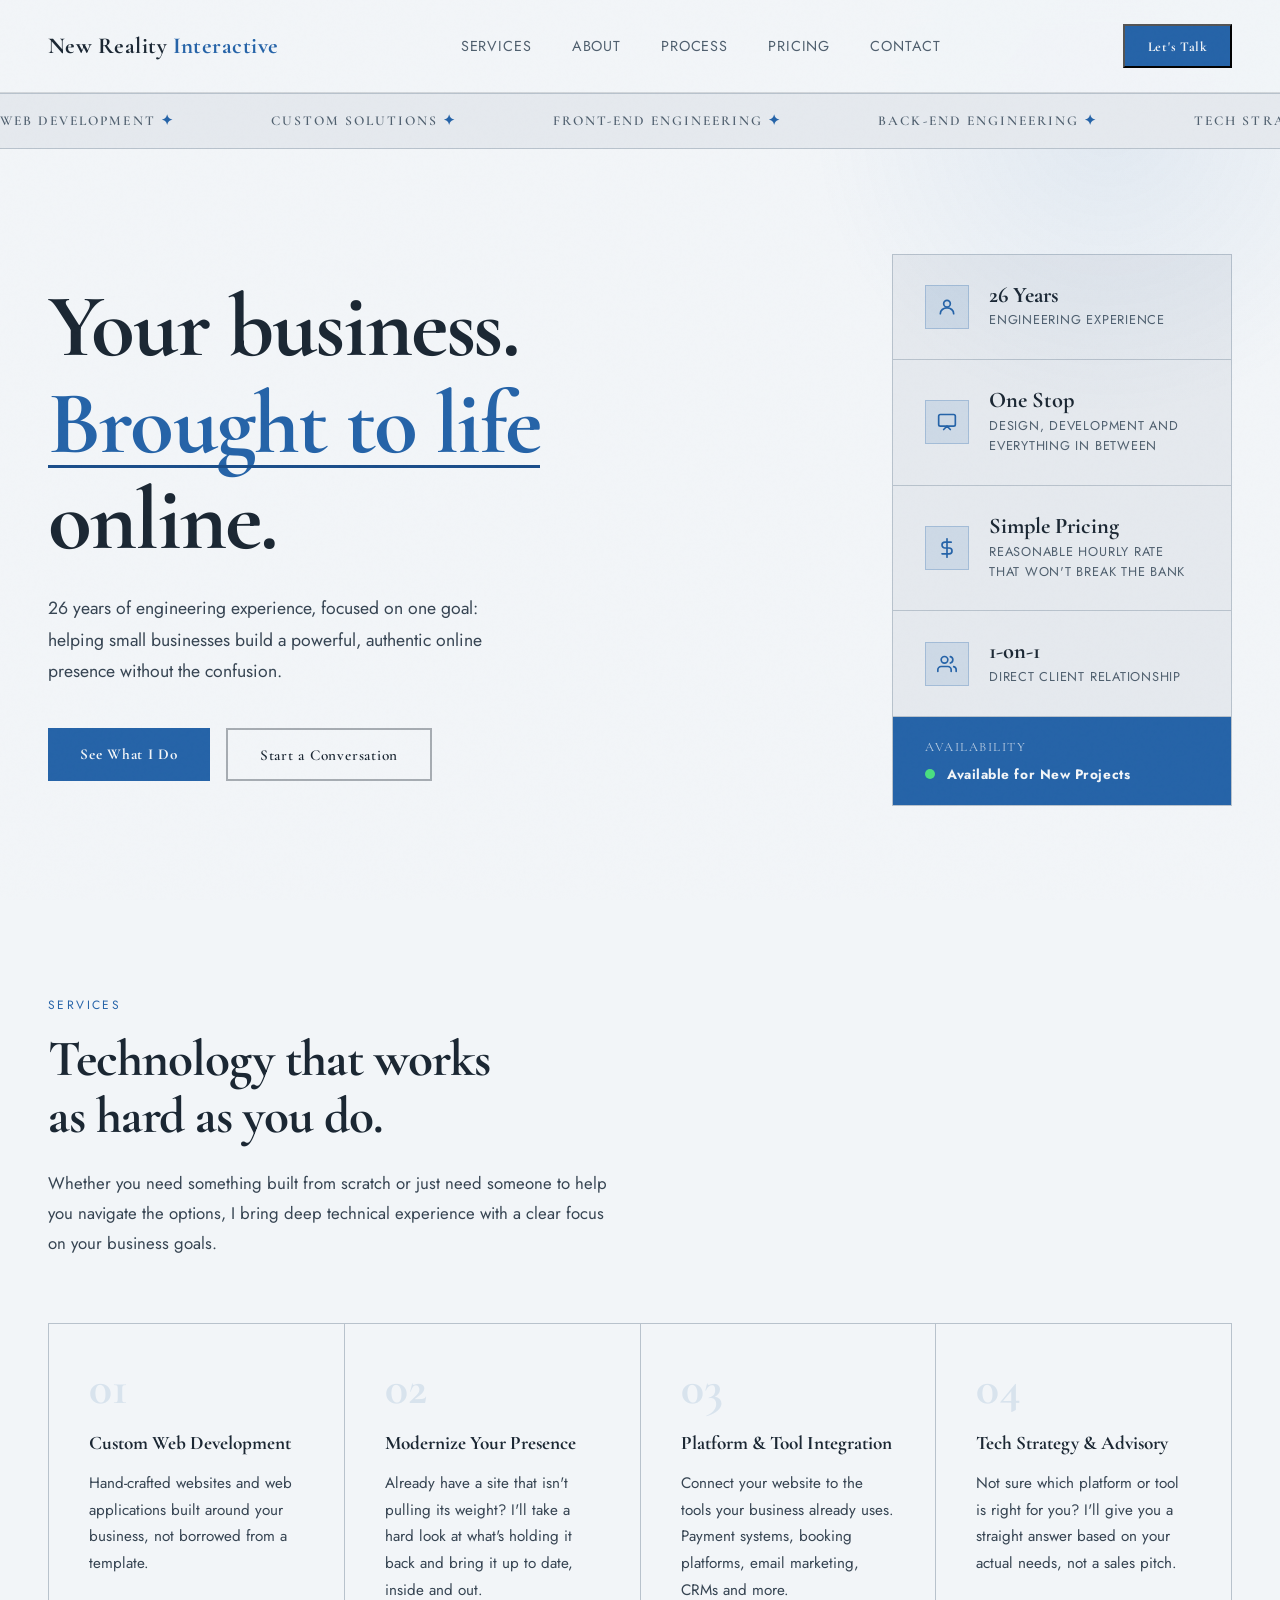
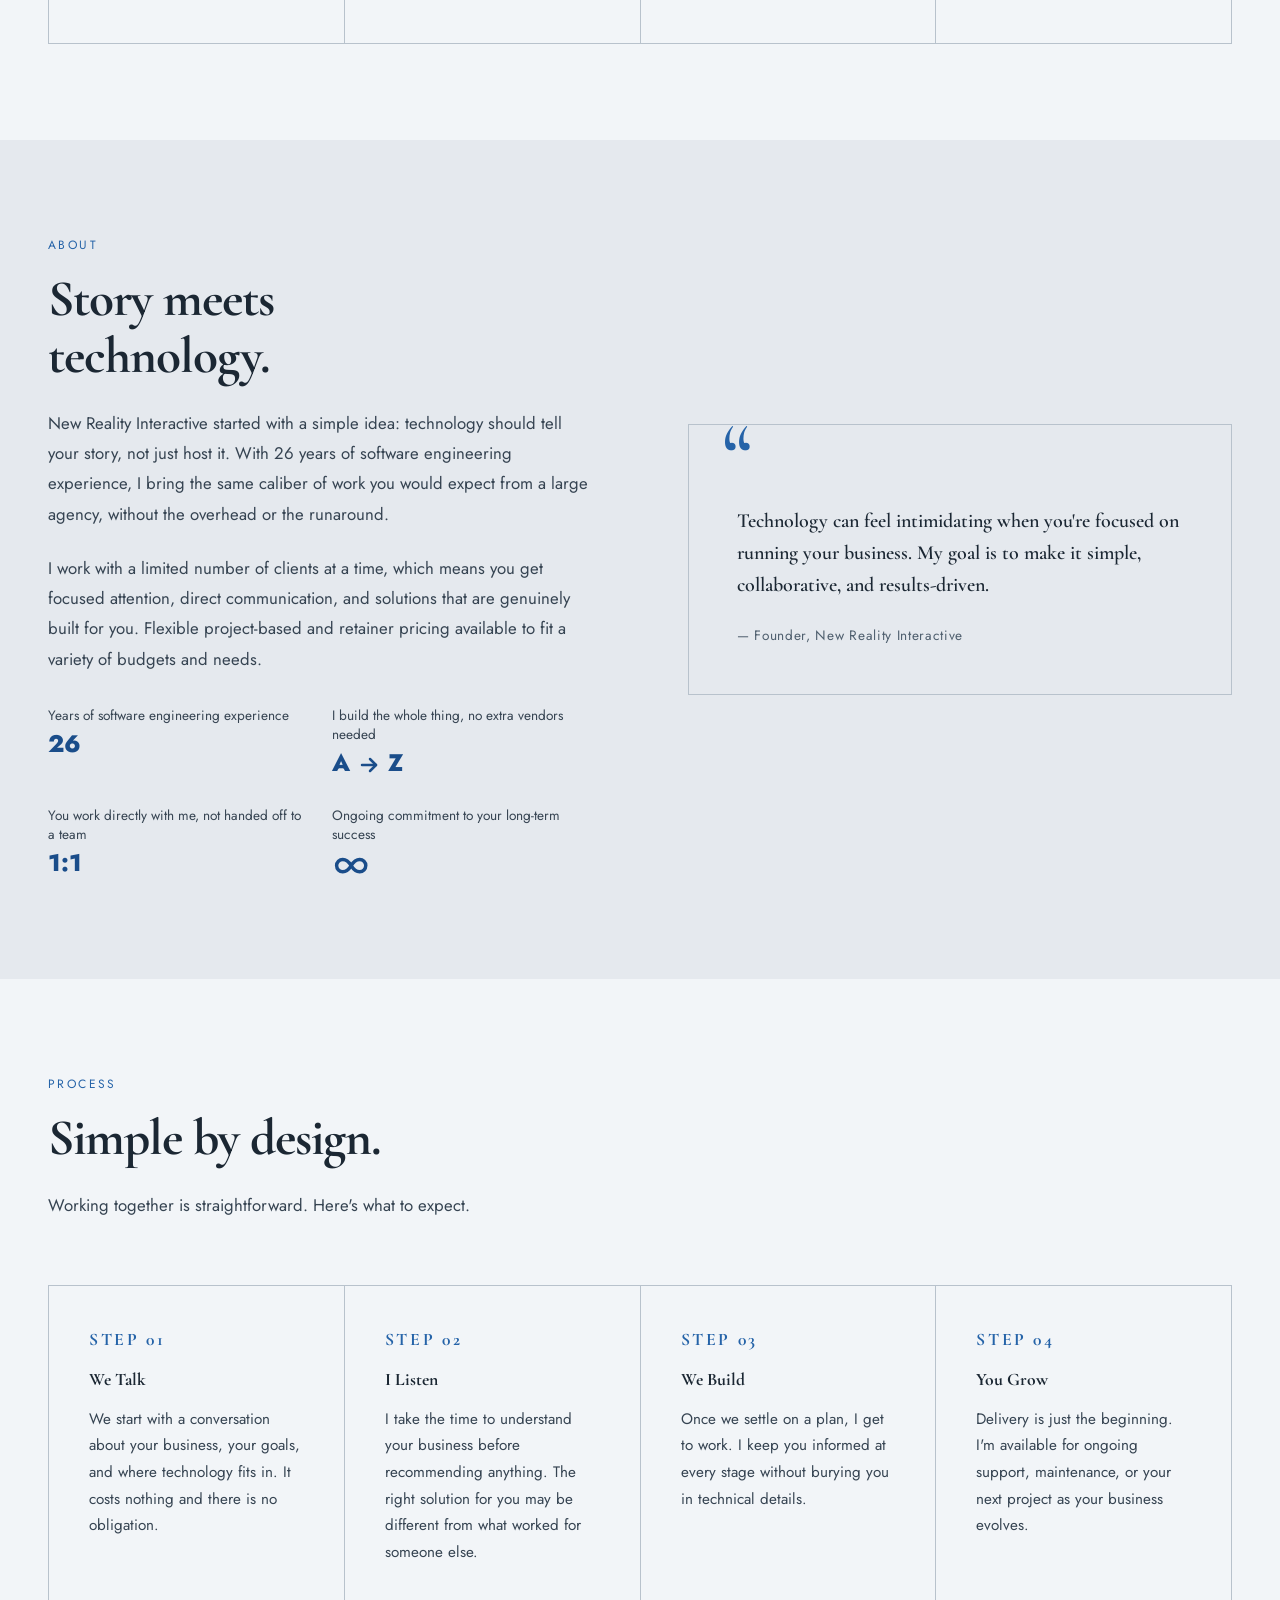
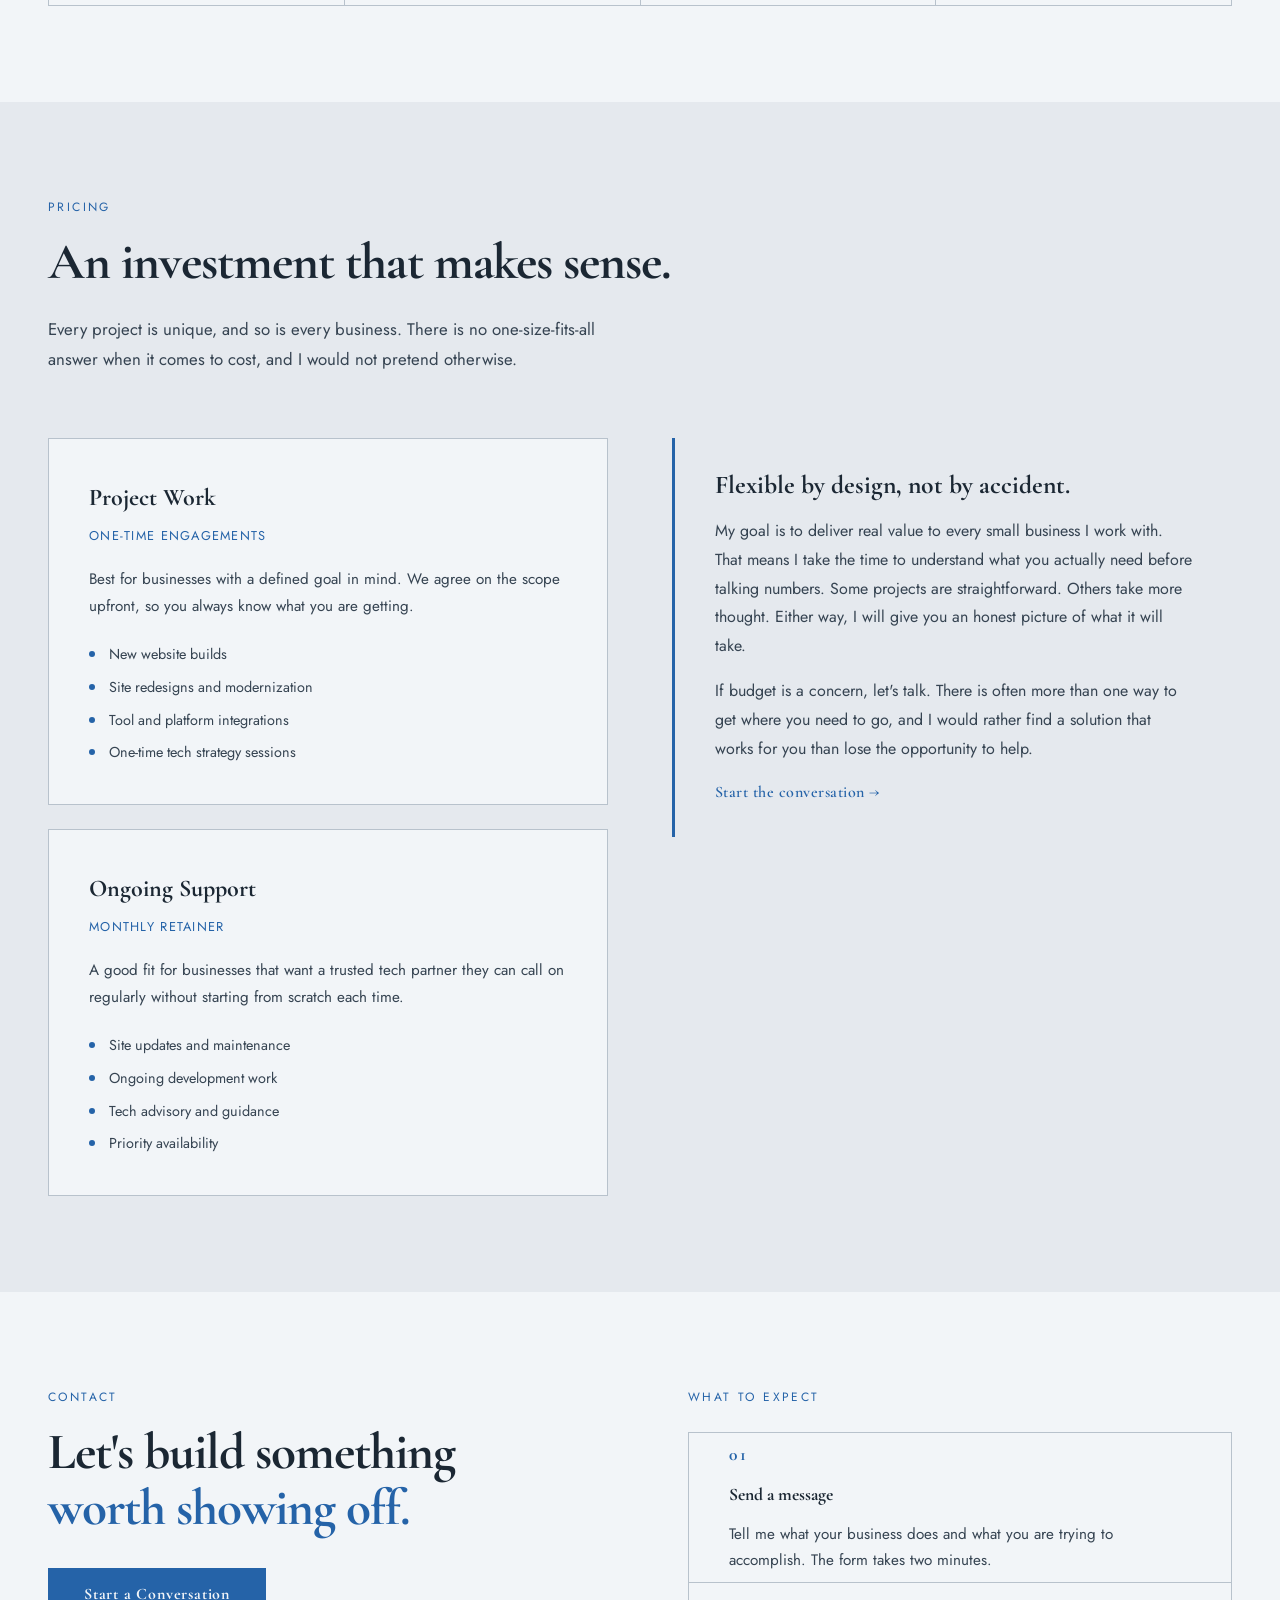
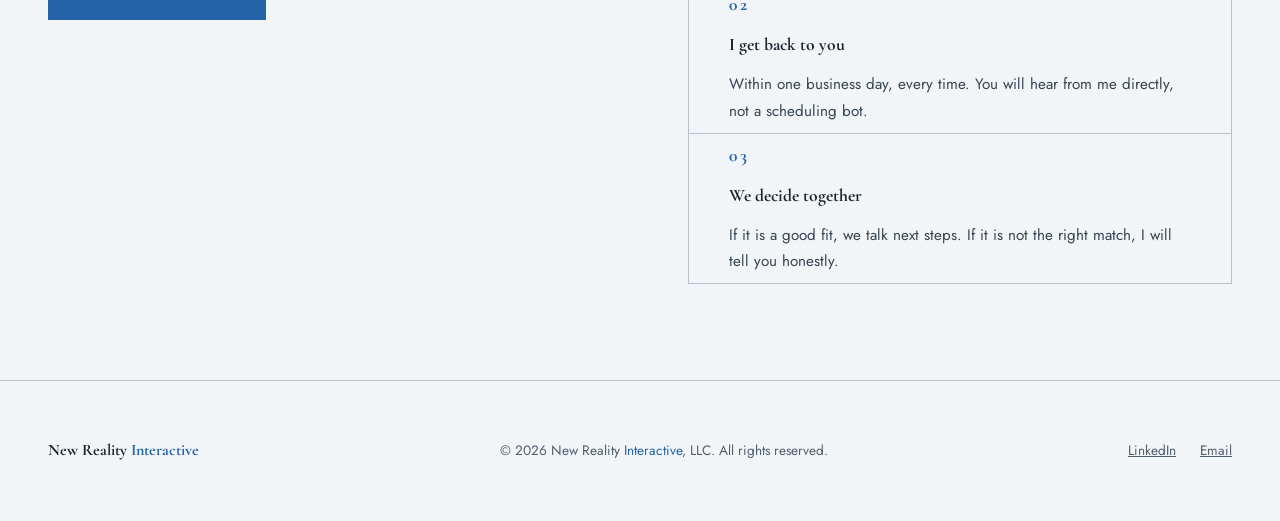
==== index.html @ 0b8c1a2c "minor css tweaks" ====
<!DOCTYPE html>
<html lang="en">

<head>
   <meta charset="UTF-8" />
   <meta name="viewport" content="width=device-width, initial-scale=1.0" />
   <title>New Reality Interactive — Small Business Web Development & Tech Consulting</title>
   <meta name="description"
      content="New Reality Interactive helps small businesses build and enhance their online presence. 26 years of software engineering experience." />
   <link
      href="https://fonts.googleapis.com/css2?family=Cormorant+Garamond:ital,wght@0,400;0,500;0,600;0,700;1,400;1,600&family=Jost:wght@300;400;500;600;700&display=swap"
      rel="stylesheet" />
   <link rel="stylesheet" href="css/styles.css" />
   <script src="js/main.js" defer></script>
</head>

<body>

   <a href="#main-content" class="skip-link">Skip to main content</a>

   <nav id="main-nav" aria-label="Main navigation">
      <a href="#" class="nav-logo" aria-label="New Reality Interactive — Home">New Reality <span>Interactive</span></a>
      <ul class="nav-links" role="list">
         <li><a href="#services">Services</a></li>
         <li><a href="#about">About</a></li>
         <li><a href="#process">Process</a></li>
         <li><a href="#pricing">Pricing</a></li>
         <li><a href="#contact">Contact</a></li>
      </ul>
      <button class="nav-hamburger" id="navToggle" aria-label="Open navigation menu" aria-expanded="false"
         aria-controls="mobileNav">
         <span class="nav-hamburger-bar" aria-hidden="true"></span>
         <span class="nav-hamburger-bar" aria-hidden="true"></span>
         <span class="nav-hamburger-bar" aria-hidden="true"></span>
      </button>
      <button class="btn-primary" onclick="openContactModal()">Let's Talk</button>
   </nav>

   <div class="mobile-nav" id="mobileNav" aria-hidden="true" role="navigation" aria-label="Mobile navigation">
      <ul class="mobile-nav-links" role="list">
         <li><a href="#services">Services</a></li>
         <li><a href="#about">About</a></li>
         <li><a href="#process">Process</a></li>
         <li><a href="#pricing">Pricing</a></li>
         <li><a href="#contact">Contact</a></li>
      </ul>
      <button class="btn-primary mobile-nav-cta">Let's Talk</button>
   </div>

   <main id="main-content">

      <div class="marquee-wrap" aria-hidden="true" role="presentation">
         <div class="marquee-track">
            <span class="marquee-item">Web Development <span>&#10022;</span></span>
            <span class="marquee-item">Custom Solutions <span>&#10022;</span></span>
            <span class="marquee-item">Front-End Engineering <span>&#10022;</span></span>
            <span class="marquee-item">Back-End Engineering <span>&#10022;</span></span>
            <span class="marquee-item">Tech Strategy <span>&#10022;</span></span>
            <span class="marquee-item">Small Business Consulting <span>&#10022;</span></span>
            <span class="marquee-item">Platform Integrations <span>&#10022;</span></span>
            <span class="marquee-item">Online Presence <span>&#10022;</span></span>
            <span class="marquee-item">Web Development <span>&#10022;</span></span>
            <span class="marquee-item">Custom Solutions <span>&#10022;</span></span>
            <span class="marquee-item">Front-End Engineering <span>&#10022;</span></span>
            <span class="marquee-item">Back-End Engineering <span>&#10022;</span></span>
            <span class="marquee-item">Tech Strategy <span>&#10022;</span></span>
            <span class="marquee-item">Small Business Consulting <span>&#10022;</span></span>
            <span class="marquee-item">Platform Integrations <span>&#10022;</span></span>
            <span class="marquee-item">Online Presence <span>&#10022;</span></span>
         </div>
      </div>

      <section class="hero" aria-labelledby="hero-heading">
         <div class="hero-left">
            <h1 class="hero-title" id="hero-heading">
               Your business.<br>
               <em>Brought to life</em><br>
               online.
            </h1>
            <p class="hero-sub">26 years of engineering experience, focused on one goal: helping small businesses build
               a powerful, authentic online presence without the confusion.</p>
            <div class="hero-cta">
               <a href="#services" class="btn-primary">See What I Do</a>
               <button class="btn-ghost" onclick="openContactModal()">Start a Conversation</button>
            </div>
         </div>
         <div class="hero-right" aria-hidden="true">
            <div class="cred-panel" role="presentation">

               <div class="cred-card">
                  <div class="cred-icon">
                     <svg viewBox="0 0 24 24" fill="none" stroke="currentColor" stroke-width="2" stroke-linecap="round"
                        stroke-linejoin="round">
                        <circle cx="12" cy="8" r="4" />
                        <path d="M4 20c0-4 3.6-7 8-7s8 3 8 7" />
                     </svg>
                  </div>
                  <div>
                     <div class="cred-value">26 Years</div>
                     <div class="cred-label">Engineering Experience</div>
                  </div>
               </div>

               <div class="cred-card">
                  <div class="cred-icon">
                     <svg viewBox="0 0 24 24" fill="none" stroke="currentColor" stroke-width="2" stroke-linecap="round"
                        stroke-linejoin="round">
                        <rect x="2" y="3" width="20" height="14" rx="2" />
                        <polyline points="8 21 12 17 16 21" />
                     </svg>
                  </div>
                  <div>
                     <div class="cred-value">One Stop</div>
                     <div class="cred-label">Design, development and everything in between</div>
                  </div>
               </div>

               <div class="cred-card">
                  <div class="cred-icon">
                     <svg viewBox="0 0 24 24" fill="none" stroke="currentColor" stroke-width="2" stroke-linecap="round"
                        stroke-linejoin="round">
                        <line x1="12" y1="1" x2="12" y2="23" />
                        <path d="M17 5H9.5a3.5 3.5 0 0 0 0 7h5a3.5 3.5 0 0 1 0 7H6" />
                     </svg>
                  </div>
                  <div>
                     <div class="cred-value">Simple Pricing</div>
                     <div class="cred-label">Reasonable hourly rate that won't break the bank</div>
                  </div>
               </div>

               <div class="cred-card">
                  <div class="cred-icon">
                     <svg viewBox="0 0 24 24" fill="none" stroke="currentColor" stroke-width="2" stroke-linecap="round"
                        stroke-linejoin="round">
                        <path d="M17 21v-2a4 4 0 0 0-4-4H5a4 4 0 0 0-4 4v2" />
                        <circle cx="9" cy="7" r="4" />
                        <path d="M23 21v-2a4 4 0 0 0-3-3.87" />
                        <path d="M16 3.13a4 4 0 0 1 0 7.75" />
                     </svg>
                  </div>
                  <div>
                     <div class="cred-value">1-on-1</div>
                     <div class="cred-label">Direct Client Relationship</div>
                  </div>
               </div>

               <div class="cred-footer">
                  <div class="cred-footer-label">Availability</div>
                  <div class="cred-footer-status">
                     <div class="cred-dot"></div>
                     <div class="cred-footer-text">Available for New Projects</div>
                  </div>
               </div>

            </div>
         </div>
      </section>

      <section id="services" aria-labelledby="services-heading">
         <div class="reveal">
            <p class="section-label" aria-hidden="true">Services</p>
            <h2 class="section-title" id="services-heading">Technology that works<br>as hard as you do.</h2>
            <p class="section-body">Whether you need something built from scratch or just need someone to help you
               navigate the options, I bring deep technical experience with a clear focus on your business goals.</p>
         </div>
         <div class="services-grid reveal">
            <article class="service-card">
               <div class="service-num" aria-hidden="true">01</div>
               <h3 class="service-title">Custom Web Development</h3>
               <p class="service-desc">Hand-crafted websites and web applications built around your business, not
                  borrowed from a template.</p>
            </article>
            <article class="service-card">
               <div class="service-num" aria-hidden="true">02</div>
               <h3 class="service-title">Modernize Your Presence</h3>
               <p class="service-desc">Already have a site that isn't pulling its weight? I'll take a hard look at
                  what's holding it back and bring it up to date, inside and out.</p>
            </article>
            <article class="service-card">
               <div class="service-num" aria-hidden="true">03</div>
               <h3 class="service-title">Platform &amp; Tool Integration</h3>
               <p class="service-desc">Connect your website to the tools your business already uses. Payment systems,
                  booking platforms, email marketing, CRMs and more.</p>
            </article>
            <article class="service-card">
               <div class="service-num" aria-hidden="true">04</div>
               <h3 class="service-title">Tech Strategy &amp; Advisory</h3>
               <p class="service-desc">Not sure which platform or tool is right for you? I'll give you a straight answer
                  based on your actual needs, not a sales pitch.</p>
            </article>
         </div>
      </section>

      <section id="about" aria-labelledby="about-heading">
         <div class="about-inner">
            <div class="reveal">
               <p class="section-label" aria-hidden="true">About</p>
               <h2 class="section-title" id="about-heading">Story meets<br>technology.</h2>
               <p class="section-body about-body-intro">New Reality Interactive started with a simple
                  idea: technology should tell your story, not just host it. With 26 years of software engineering
                  experience, I bring the same caliber of work you would expect from a large agency, without the
                  overhead or the runaround.</p>
               <p class="section-body">I work with a limited number of clients at a time, which means you get focused
                  attention, direct communication, and solutions that are genuinely built for you. Flexible
                  project-based and retainer pricing available to fit a variety of budgets and needs.</p>
               <dl class="about-stats">
                  <div class="about-stat-block">
                     <dt class="about-stat-label">Years of software engineering experience</dt>
                     <dd class="about-stat-num">26</dd>
                  </div>
                  <div class="about-stat-block">
                     <dt class="about-stat-label">I build the whole thing, no extra vendors needed</dt>
                     <dd class="about-stat-num">A <svg xmlns="http://www.w3.org/2000/svg" viewBox="0 0 24 24"
                           fill="none" stroke="var(--accent-dark)" stroke-width="2.5" stroke-linecap="round"
                           stroke-linejoin="round" aria-hidden="true" class="stat-icon-arrow">
                           <line x1="5" y1="12" x2="19" y2="12" />
                           <polyline points="13 6 19 12 13 18" />
                        </svg> Z</dd>
                  </div>
                  <div class="about-stat-block">
                     <dt class="about-stat-label">You work directly with me, not handed off to a team</dt>
                     <dd class="about-stat-num">1:1</dd>
                  </div>
                  <div class="about-stat-block">
                     <dt class="about-stat-label">Ongoing commitment to your long-term success</dt>
                     <dd class="about-stat-num" aria-label="Ongoing"><svg xmlns="http://www.w3.org/2000/svg"
                           viewBox="0 0 50 24" fill="none" stroke="currentColor" stroke-width="4.5"
                           stroke-linecap="round" stroke-linejoin="round" aria-hidden="true" class="stat-icon-infinity">
                           <path d="M25 12c-3-5-7-8-11-8a8 8 0 0 0 0 16c4 0 8-3 11-8z" />
                           <path d="M25 12c3 5 7 8 11 8a8 8 0 0 0 0-16c-4 0-8 3-11 8z" />
                        </svg></dd>
                  </div>
               </dl>
            </div>
            <blockquote class="about-accent-block reveal">
               <p class="about-quote">Technology can feel intimidating when you're focused on running your business. My
                  goal is to make it simple, collaborative, and results-driven.</p>
               <footer class="about-attribution">&#8212; Founder, New Reality Interactive</footer>
            </blockquote>
         </div>
      </section>

      <section id="process" aria-labelledby="process-heading">
         <div class="reveal">
            <p class="section-label" aria-hidden="true">Process</p>
            <h2 class="section-title" id="process-heading">Simple by design.</h2>
            <p class="section-body">Working together is straightforward. Here's what to expect.</p>
         </div>
         <ol class="how-grid reveal" aria-label="Process steps">
            <li class="how-step">
               <div class="step-num" aria-hidden="true">STEP 01</div>
               <h3 class="step-title">We Talk</h3>
               <p class="step-desc">We start with a conversation about your business, your goals, and where technology
                  fits in. It costs nothing and there is no obligation.</p>
            </li>
            <li class="how-step">
               <div class="step-num" aria-hidden="true">STEP 02</div>
               <h3 class="step-title">I Listen</h3>
               <p class="step-desc">I take the time to understand your business before recommending anything. The right
                  solution for you may be different from what worked for someone else.</p>
            </li>
            <li class="how-step">
               <div class="step-num" aria-hidden="true">STEP 03</div>
               <h3 class="step-title">We Build</h3>
               <p class="step-desc">Once we settle on a plan, I get to work. I keep you informed at every stage without
                  burying you in technical details.</p>
            </li>
            <li class="how-step">
               <div class="step-num" aria-hidden="true">STEP 04</div>
               <h3 class="step-title">You Grow</h3>
               <p class="step-desc">Delivery is just the beginning. I'm available for ongoing support, maintenance, or
                  your next project as your business evolves.</p>
            </li>
         </ol>
      </section>

      <section id="pricing" class="pricing-section" aria-labelledby="pricing-heading">
         <div class="reveal">
            <p class="section-label" aria-hidden="true">Pricing</p>
            <h2 class="section-title" id="pricing-heading">An investment that makes sense.</h2>
            <p class="section-body">Every project is unique, and so is every business. There is no one-size-fits-all
               answer when it comes to cost, and I would not pretend otherwise.</p>
         </div>
         <div class="pricing-inner reveal">
            <div class="pricing-cards-stack">
               <div class="pricing-card">
                  <div class="pricing-card-title">Project Work</div>
                  <div class="pricing-card-sub">One-time engagements</div>
                  <p class="pricing-card-desc">Best for businesses with a defined goal in mind. We agree on the scope
                     upfront, so you always know what you are getting.</p>
                  <ul class="pricing-card-items">
                     <li>New website builds</li>
                     <li>Site redesigns and modernization</li>
                     <li>Tool and platform integrations</li>
                     <li>One-time tech strategy sessions</li>
                  </ul>
               </div>
               <div class="pricing-card">
                  <div class="pricing-card-title">Ongoing Support</div>
                  <div class="pricing-card-sub">Monthly retainer</div>
                  <p class="pricing-card-desc">A good fit for businesses that want a trusted tech partner they can call
                     on regularly without starting from scratch each time.</p>
                  <ul class="pricing-card-items">
                     <li>Site updates and maintenance</li>
                     <li>Ongoing development work</li>
                     <li>Tech advisory and guidance</li>
                     <li>Priority availability</li>
                  </ul>
               </div>
            </div>
            <div class="pricing-message">
               <div class="pricing-message-title">Flexible by design, not by accident.</div>
               <p class="pricing-message-body">My goal is to deliver real value to every small business I work with.
                  That means I take the time to understand what you actually need before talking numbers. Some projects
                  are straightforward. Others take more thought. Either way, I will give you an honest picture of what
                  it will take.</p>
               <p class="pricing-message-body">If budget is a concern, let's talk. There is often more than one way to
                  get where you need to go, and I would rather find a solution that works for you than lose the
                  opportunity to help.</p>
               <button class="pricing-message-cta" onclick="openContactModal()">Start the conversation &#8594;</button>
            </div>
         </div>
      </section>

      <section class="contact-section" id="contact" aria-labelledby="contact-heading">
         <div class="contact-inner">

            <div class="contact-left reveal">
               <p class="contact-label" aria-hidden="true">Contact</p>
               <h2 class="contact-title" id="contact-heading">Let's build something<br><em>worth showing off.</em></h2>
               <button class="btn-contact" id="openModal" aria-haspopup="dialog">Start a Conversation</button>
            </div>

            <div class="contact-right reveal">
               <p class="contact-steps-heading" aria-hidden="true">What to expect</p>
               <ol class="contact-steps" aria-label="What happens after you reach out">
                  <li class="contact-step">
                     <div class="contact-step-num" aria-hidden="true">01</div>
                     <strong class="contact-step-title">Send a message</strong>
                     <p class="contact-step-desc">Tell me what your business does and what you are trying to accomplish.
                        The form takes two minutes.</p>
                  </li>
                  <li class="contact-step">
                     <div class="contact-step-num" aria-hidden="true">02</div>
                     <strong class="contact-step-title">I get back to you</strong>
                     <p class="contact-step-desc">Within one business day, every time. You will hear from me directly,
                        not a scheduling bot.</p>
                  </li>
                  <li class="contact-step">
                     <div class="contact-step-num" aria-hidden="true">03</div>
                     <strong class="contact-step-title">We decide together</strong>
                     <p class="contact-step-desc">If it is a good fit, we talk next steps. If it is not the right match,
                        I will tell you honestly.</p>
                  </li>
               </ol>
            </div>

         </div>
      </section>


      <!-- CONTACT MODAL -->
      <div class="modal-overlay" id="contactModal" role="dialog" aria-modal="true" aria-labelledby="modal-title">
         <div class="modal">
            <button class="modal-close" id="modalClose" aria-label="Close contact form">&#x2715;</button>
            <div id="formContent">
               <div class="modal-title" id="modal-title">Let's talk.</div>
               <div class="modal-sub">Tell me a bit about your business and what you need. I'll get back to you within
                  one business day.</div>
               <form action="https://formspree.io/f/mzdaljja" method="POST" id="contactForm" novalidate>
                  <div class="form-group">
                     <label for="name">Your name</label>
                     <input type="text" id="name" name="name" placeholder="Jane Smith" />
                     <span class="form-warning" id="warn-name">&#9888; Please enter your name.</span>
                  </div>
                  <div class="form-group">
                     <label for="email">Your email</label>
                     <input type="email" id="email" name="email" placeholder="jane@yourbusiness.com" />
                     <span class="form-warning" id="warn-email">&#9888; Please enter a valid email address.</span>
                  </div>
                  <div class="form-group">
                     <label for="business">Your business</label>
                     <input type="text" id="business" name="business" placeholder="What does your business do?" />
                     <span class="form-warning" id="warn-business">&#9888; Please tell me about your business.</span>
                  </div>
                  <div class="form-group">
                     <label for="interest">What are you looking for?</label>
                     <select id="interest" name="interest">
                        <option value="" disabled selected>Select an option</option>
                        <option value="new-website">A new website</option>
                        <option value="modernize">Modernize my existing site</option>
                        <option value="integrations">Tool or platform integrations</option>
                        <option value="advisory">Tech advice and guidance</option>
                        <option value="not-sure">Not sure yet</option>
                        <option value="explain-below">I'll explain below</option>
                     </select>
                     <span class="form-warning" id="warn-interest">&#9888; Please select what you are looking
                        for.</span>
                  </div>
                  <div class="form-group">
                     <label for="message">Anything else you'd like me to know</label>
                     <textarea id="message" name="message" placeholder="Budget, timeline, questions..."></textarea>
                     <span class="form-warning" id="warn-message">&#9888; Please provide some details about what you
                        need.</span>
                  </div>
                  <button type="submit" class="form-submit" id="formSubmit">Send Message</button>
               </form>
            </div>
            <div class="form-success" id="formSuccess">
               <div class="form-success-icon">&#10003;</div>
               <div class="form-success-title">Message sent.</div>
               <div class="form-success-msg">Thanks for reaching out. I'll be in touch within one business day.</div>
            </div>
         </div>
      </div>

   </main>

   <footer class="site-footer" role="contentinfo">
      <div class="footer-logo">New Reality <span>Interactive</span></div>
      <p class="footer-copy">&#169; 2026 New Reality <span class="brand-accent">Interactive</span>, LLC. All rights
         reserved.</p>
      <nav aria-label="Footer links" class="footer-links">
         <a href="https://linkedin.com" target="_blank" rel="noopener noreferrer"
            aria-label="Visit New Reality Interactive on LinkedIn (opens in new tab)">LinkedIn</a>
         <a href="/cdn-cgi/l/email-protection#60030f0e14010314200e05171205010c091419090e1405120103140916054e030f0d"
            aria-label="Send an email to New Reality Interactive">Email</a>
      </nav>
   </footer>

</body>

</html>
---- css/styles.css ----
*,
*::before,
*::after {
   box-sizing: border-box;
   margin: 0;
   padding: 0;
}

:root {
   --font-display: 'Cormorant Garamond', serif;
   --font-body: 'Jost', sans-serif;
   --black: #1b2733;
   --white: #f2f5f8;
   --accent: #2563a8;
   --accent-dark: #1a4d8a;
   --gray: #e5e9ee;
   --mid: #b8c2cc;
   --text-muted: #4f5f6e;
   --body-text: #364452;
   --nav-height: 93px;
}

html {
   scroll-behavior: smooth;
}

@media (prefers-reduced-motion: reduce) {

   *,
   *::before,
   *::after {
      animation-duration: 0.01ms !important;
      animation-iteration-count: 1 !important;
      transition-duration: 0.01ms !important;
   }

   html {
      scroll-behavior: auto;
   }

   .marquee-track,
   .cred-dot--available {
      animation: none !important;
   }
}

body {
   background: var(--white);
   color: var(--black);
   font-family: var(--font-body);
   font-weight: 400;
   overflow-x: hidden;
   font-size: 1rem;
   line-height: 1.6;
}

/* SKIP LINK */
.skip-link {
   position: fixed !important;
   top: -9999px !important;
   left: -9999px !important;
   width: 1px;
   height: 1px;
   overflow: hidden;
   clip: rect(0, 0, 0, 0);
   white-space: nowrap;
   background: var(--accent);
   color: var(--black);
   padding: 0.75rem 1.5rem;
   font-family: var(--font-display);
   font-weight: 700;
   font-size: 0.9rem;
   text-decoration: none;
   z-index: 9999;
}

.skip-link:focus {
   top: 1rem !important;
   left: 1rem !important;
   width: auto;
   height: auto;
   clip: auto;
   overflow: visible;
}

/* FOCUS */
:focus-visible {
   outline: 3px solid var(--accent);
   outline-offset: 3px;
}

/* NOISE OVERLAY */
body::before {
   content: '';
   position: fixed;
   inset: 0;
   background-image: url("data:image/svg+xml,%3Csvg viewBox='0 0 256 256' xmlns='http://www.w3.org/2000/svg'%3E%3Cfilter id='noise'%3E%3CfeTurbulence type='fractalNoise' baseFrequency='0.9' numOctaves='4' stitchTiles='stitch'/%3E%3C/filter%3E%3Crect width='100%25' height='100%25' filter='url(%23noise)' opacity='0.04'/%3E%3C/svg%3E");
   pointer-events: none;
   z-index: 999;
   opacity: 0.4;
}

/* NAV BUTTON SIZE */
#main-nav .btn-primary {
   font-size: 0.85rem;
   padding: 0.6rem 1.4rem;
}

/* MAIN NAV — scoped to #main-nav only */
#main-nav {
   position: fixed;
   top: 0;
   left: 0;
   right: 0;
   z-index: 100;
   padding: 1.5rem 3rem;
   display: flex;
   justify-content: space-between;
   align-items: center;
   border-bottom: 1px solid rgba(27, 39, 51, 0.15);
   background: rgba(242, 245, 248, 0.95);
   backdrop-filter: blur(12px);
}

#main-nav .nav-logo {
   font-family: var(--font-display);
   font-weight: 800;
   font-size: 1.43rem;
   letter-spacing: 0.02em;
   color: var(--black);
   text-decoration: none;
}

#main-nav .nav-logo span {
   color: var(--accent);
}

#main-nav .nav-links {
   display: flex;
   gap: 2.5rem;
   list-style: none;
}

#main-nav .nav-links a {
   color: var(--text-muted);
   text-decoration: none;
   font-size: 0.9rem;
   letter-spacing: 0.06em;
   text-transform: uppercase;
   transition: color 0.2s;
   padding: 0.25rem 0;
}

#main-nav .nav-links a:hover,
#main-nav .nav-links a:focus-visible {
   color: var(--accent);
}

/* HERO */
.hero {
   min-height: 100vh;
   display: grid;
   grid-template-columns: 1fr 1fr;
   align-items: center;
   padding: 10rem 3rem 0;
   position: relative;
   overflow: hidden;
}

.hero::after {
   content: '';
   position: absolute;
   top: -20%;
   right: -10%;
   width: 600px;
   height: 600px;
   background: radial-gradient(circle, rgba(37, 99, 168, 0.08) 0%, transparent 70%);
   pointer-events: none;
}

.hero-left {
   max-width: 640px;
}

.hero-title {
   font-family: var(--font-display);
   font-weight: 800;
   font-size: clamp(3.2rem, 7vw, 6.5rem);
   line-height: 1.08;
   letter-spacing: -0.02em;
   margin-bottom: 1.5rem;
   opacity: 0;
   animation: fadeUp 0.8s ease forwards 0.4s;
}

.hero-title em {
   font-style: normal;
   color: var(--accent);
   position: relative;
   display: inline-block;
}

.hero-title em::after {
   content: '';
   position: absolute;
   bottom: 4px;
   left: 0;
   right: 0;
   height: 3px;
   background: var(--accent-dark);
   transform: scaleX(0);
   transform-origin: left;
   animation: lineExpand 0.6s ease forwards 1.2s;
}

.hero-sub {
   font-size: 1.1rem;
   line-height: 1.8;
   color: var(--body-text);
   margin-bottom: 2.5rem;
   max-width: 480px;
   opacity: 0;
   animation: fadeUp 0.8s ease forwards 0.6s;
}

.hero-cta {
   display: flex;
   gap: 1rem;
   flex-wrap: wrap;
   opacity: 0;
   animation: fadeUp 0.8s ease forwards 0.8s;
}

.btn-primary {
   background: var(--accent);
   color: var(--white);
   padding: 0.9rem 2rem;
   font-family: var(--font-display);
   font-weight: 700;
   font-size: 0.95rem;
   letter-spacing: 0.05em;
   text-decoration: none;
   display: inline-flex;
   align-items: center;
   justify-content: center;
   min-height: 44px;
   transition: transform 0.15s, background 0.15s;
}

.btn-primary:hover {
   background: #1a4d8a;
   transform: translateY(-2px);
}

.btn-ghost {
   background: none;
   cursor: pointer;
   border: 2px solid rgba(27, 39, 51, 0.35);
   color: var(--black);
   padding: 0.9rem 2rem;
   font-family: var(--font-display);
   font-weight: 600;
   font-size: 0.95rem;
   letter-spacing: 0.05em;
   text-decoration: none;
   display: inline-flex;
   align-items: center;
   justify-content: center;
   min-height: 44px;
   transition: border-color 0.15s, color 0.15s, transform 0.15s;
}

.btn-ghost:hover,
.btn-ghost:focus-visible {
   border-color: var(--accent);
   color: var(--accent);
   transform: translateY(-2px);
}

.hero-right {
   display: flex;
   justify-content: flex-end;
   align-items: center;
   opacity: 0;
   animation: fadeIn 1s ease forwards 0.9s;
}

.cred-panel {
   width: 340px;
   display: flex;
   flex-direction: column;
   gap: 1px;
   background: var(--mid);
   border: 1px solid var(--mid);
}

.cred-card {
   background: var(--gray);
   padding: 1.75rem 2rem;
   display: flex;
   align-items: center;
   gap: 1.25rem;
   transition: background 0.2s;
}

.cred-card:hover {
   background: #cdd3da;
}

.cred-icon {
   width: 44px;
   height: 44px;
   flex-shrink: 0;
   background: rgba(37, 99, 168, 0.12);
   border: 1px solid rgba(37, 99, 168, 0.25);
   display: flex;
   align-items: center;
   justify-content: center;
   color: var(--accent);
}

.cred-icon svg {
   width: 20px;
   height: 20px;
}

.cred-value {
   font-family: var(--font-display);
   font-weight: 800;
   font-size: 1.4rem;
   color: var(--black);
   line-height: 1.1;
   margin-bottom: 0.2rem;
}

.cred-label {
   font-size: 0.8rem;
   color: var(--text-muted);
   letter-spacing: 0.06em;
   text-transform: uppercase;
}

.cred-footer {
   background: var(--accent);
   padding: 1.25rem 2rem;
   display: flex;
   flex-direction: column;
   gap: 0.4rem;
}

.cred-footer-label {
   font-family: var(--font-display);
   font-size: 0.8rem;
   letter-spacing: 0.12em;
   text-transform: uppercase;
   color: var(--white);
   opacity: 0.75;
}

.cred-footer-status {
   display: flex;
   align-items: center;
   gap: 0.75rem;
}

.cred-footer-text {
   font-family: var(--font-body);
   font-weight: 700;
   font-size: 0.85rem;
   color: var(--white);
   letter-spacing: 0.04em;
}

.cred-dot {
   width: 10px;
   height: 10px;
   border-radius: 50%;
   flex-shrink: 0;
}

.cred-dot--available {
   background: #4ade80;
   animation: pulse-dot 2s ease-in-out infinite;
}

.cred-dot--unavailable {
   background: #94a3b8;
}

@keyframes pulse-dot {

   0%,
   100% {
      opacity: 1;
      transform: scale(1);
   }

   50% {
      opacity: 0.6;
      transform: scale(0.85);
   }
}

/* MARQUEE */
.marquee-wrap {
   position: fixed;
   top: var(--nav-height);
   left: 0;
   right: 0;
   z-index: 99;
   border-top: 1px solid var(--mid);
   border-bottom: 1px solid var(--mid);
   overflow: hidden;
   padding: 1rem 0;
   background: var(--gray);
}

.marquee-track {
   display: flex;
   gap: 3rem;
   animation: marquee 20s linear infinite;
   white-space: nowrap;
}

.marquee-item {
   font-family: var(--font-display);
   font-weight: 600;
   font-size: 0.85rem;
   letter-spacing: 0.15em;
   text-transform: uppercase;
   color: var(--text-muted);
   flex-shrink: 0;
}

.marquee-item span {
   color: var(--accent);
   margin-right: 3rem;
}

/* SECTIONS */
section {
   padding: 6rem 3rem;
   scroll-margin-top: calc(var(--nav-height) + 55px);
}

.section-label {
   font-size: 0.75rem;
   letter-spacing: 0.2em;
   text-transform: uppercase;
   color: var(--accent);
   margin-bottom: 1rem;
}

.section-title {
   font-family: var(--font-display);
   font-weight: 800;
   font-size: clamp(2.2rem, 4vw, 3.6rem);
   line-height: 1.1;
   letter-spacing: -0.02em;
   margin-bottom: 1.5rem;
}

.section-body {
   color: var(--body-text);
   font-size: 1.05rem;
   line-height: 1.8;
   max-width: 560px;
}

/* SERVICES */
.services-grid {
   display: grid;
   grid-template-columns: repeat(auto-fit, minmax(280px, 1fr));
   gap: 1px;
   background: var(--mid);
   border: 1px solid var(--mid);
   margin-top: 4rem;
}

.service-card {
   background: var(--white);
   padding: 2.5rem;
   position: relative;
   overflow: hidden;
   transition: background 0.3s;
}

.service-card::before {
   content: '';
   position: absolute;
   top: 0;
   left: 0;
   right: 0;
   height: 3px;
   background: var(--accent);
   transform: scaleX(0);
   transform-origin: left;
   transition: transform 0.3s ease;
}

.service-card:hover {
   background: var(--gray);
}

.service-card:hover::before {
   transform: scaleX(1);
}

.service-num {
   font-family: var(--font-display);
   font-weight: 800;
   font-size: 3rem;
   color: rgba(37, 99, 168, 0.12);
   line-height: 1;
   margin-bottom: 1rem;
   transition: color 0.3s;
}

.service-card:hover .service-num {
   color: rgba(37, 99, 168, 0.22);
}

.service-title {
   font-family: var(--font-display);
   font-weight: 700;
   font-size: 1.2rem;
   margin-bottom: 0.75rem;
   color: var(--black);
}

.service-desc {
   font-size: 0.95rem;
   color: var(--body-text);
   line-height: 1.75;
}

/* ABOUT */
#about {
   background: var(--gray);
}

.about-body-intro {
   margin-bottom: 1.5rem;
}

.about-stat-num .stat-icon-arrow {
   width: 1em;
   height: 1em;
   vertical-align: middle;
}

.about-stat-num .stat-icon-infinity {
   width: 1.6em;
   height: 0.8em;
   vertical-align: middle;
}

.about-inner {
   display: grid;
   grid-template-columns: 1fr 1fr;
   gap: 6rem;
   align-items: center;
}

.about-accent-block {
   background: var(--gray);
   border: 1px solid var(--mid);
   padding: 3rem;
   position: relative;
}

.about-accent-block::before {
   content: '\201C';
   position: absolute;
   top: -1rem;
   left: 2rem;
   font-family: var(--font-display);
   font-size: 6rem;
   color: var(--accent);
   line-height: 1;
}

.about-quote {
   font-family: var(--font-display);
   font-weight: 600;
   font-size: 1.25rem;
   line-height: 1.6;
   color: var(--black);
   margin-bottom: 1.5rem;
   padding-top: 2rem;
}

.about-attribution {
   font-size: 0.85rem;
   color: var(--text-muted);
   letter-spacing: 0.05em;
}

.about-stats {
   display: grid;
   grid-template-columns: 1fr 1fr;
   gap: 1.5rem;
   margin-top: 2rem;
}

.about-stat-block {
   padding-left: 0;
}

.about-stat-num {
   font-family: var(--font-body);
   font-weight: 800;
   font-size: 1.5rem;
   color: var(--accent-dark);
}

.about-stat-label {
   font-size: 0.85rem;
   color: var(--body-text);
   line-height: 1.4;
}

/* PROCESS */
.how-grid {
   display: grid;
   grid-template-columns: repeat(auto-fit, minmax(220px, 1fr));
   gap: 1px;
   margin-top: 4rem;
   list-style: none;
   padding: 0;
   background: var(--mid);
   border: 1px solid var(--mid);
}

.how-step {
   position: relative;
   padding: 2.5rem;
   background: var(--white);
   overflow: hidden;
   transition: background 0.3s;
}

.how-step::before {
   content: '';
   position: absolute;
   top: 0;
   left: 0;
   right: 0;
   height: 3px;
   background: var(--accent);
   transform: scaleX(0);
   transform-origin: left;
   transition: transform 0.3s ease;
}

.how-step:hover {
   background: var(--gray);
}

.how-step:hover::before {
   transform: scaleX(1);
}

.step-num {
   font-family: var(--font-display);
   font-weight: 800;
   font-size: 1.1rem;
   color: var(--accent);
   letter-spacing: 0.15em;
   margin-bottom: 0.75rem;
   opacity: 1;
}

.step-title {
   font-family: var(--font-display);
   font-weight: 700;
   font-size: 1.1rem;
   margin-bottom: 0.75rem;
   color: var(--black);
}

.step-desc {
   font-size: 0.95rem;
   color: var(--body-text);
   line-height: 1.75;
}


/* PRICING */
.pricing-section {
   background: var(--gray);
}

.pricing-cards-stack {
   display: flex;
   flex-direction: column;
   gap: 1.5rem;
}

.pricing-inner {
   display: grid;
   grid-template-columns: 1fr 1fr;
   gap: 4rem;
   align-items: start;
   margin-top: 4rem;
}

.pricing-card {
   background: var(--white);
   border: 1px solid var(--mid);
   padding: 2.5rem;
   position: relative;
   overflow: hidden;
   transition: background 0.3s;
}

.pricing-card::before {
   content: '';
   position: absolute;
   top: 0;
   left: 0;
   right: 0;
   height: 3px;
   background: var(--accent);
   transform: scaleX(0);
   transform-origin: left;
   transition: transform 0.3s ease;
}

.pricing-card:hover {
   background: var(--gray);
}

.pricing-card:hover::before {
   transform: scaleX(1);
}

.pricing-card-title {
   font-family: var(--font-display);
   font-weight: 700;
   font-size: 1.5rem;
   color: var(--black);
   margin-bottom: 0.5rem;
}

.pricing-card-sub {
   font-size: 0.8rem;
   letter-spacing: 0.1em;
   text-transform: uppercase;
   color: var(--accent);
   margin-bottom: 1.25rem;
}

.pricing-card-desc {
   font-size: 0.95rem;
   color: var(--body-text);
   line-height: 1.75;
   margin-bottom: 1.5rem;
}

.pricing-card-items {
   list-style: none;
   padding: 0;
   display: flex;
   flex-direction: column;
   gap: 0.6rem;
}

.pricing-card-items li {
   font-size: 0.9rem;
   color: var(--body-text);
   padding-left: 1.25rem;
   position: relative;
}

.pricing-card-items li::before {
   content: '';
   position: absolute;
   left: 0;
   top: 0.55em;
   width: 6px;
   height: 6px;
   border-radius: 50%;
   background: var(--accent);
}

.pricing-message {
   border-left: 3px solid var(--accent);
   padding: 2rem 2.5rem;
   background: var(--gray);
}

.pricing-message-title {
   font-family: var(--font-display);
   font-weight: 700;
   font-size: 1.6rem;
   line-height: 1.2;
   color: var(--black);
   margin-bottom: 1rem;
}

.pricing-message-body {
   font-size: 1rem;
   color: var(--body-text);
   line-height: 1.8;
   margin-bottom: 1rem;
}

.pricing-message-cta {
   background: none;
   border: none;
   cursor: pointer;
   font-family: var(--font-display);
   font-weight: 600;
   font-size: 1rem;
   color: var(--accent);
   text-decoration: none;
   letter-spacing: 0.03em;
   transition: color 0.2s;
}

.pricing-message-cta:hover {
   color: var(--white);
}

@media (max-width: 900px) {
   .pricing-inner {
      grid-template-columns: 1fr;
      gap: 2rem;
   }
}

/* CTA BAND */
.cta-band {
   background: var(--accent);
   color: var(--white);
   padding: 5rem 3rem;
   display: flex;
   justify-content: space-between;
   align-items: center;
   gap: 2rem;
   flex-wrap: wrap;
}

.cta-band-title {
   font-family: var(--font-display);
   font-weight: 800;
   font-size: clamp(2rem, 4vw, 3.4rem);
   line-height: 1.1;
   max-width: 560px;
   color: var(--white);
}

.cta-band-title em {
   font-style: normal;
   text-decoration: underline;
   text-decoration-color: rgba(242, 245, 248, 0.5);
}

.btn-dark {
   background: var(--white);
   color: var(--black);
   padding: 1rem 2.5rem;
   font-family: var(--font-display);
   font-weight: 700;
   font-size: 0.95rem;
   letter-spacing: 0.05em;
   text-decoration: none;
   display: inline-flex;
   align-items: center;
   justify-content: center;
   min-height: 44px;
   transition: transform 0.15s, background 0.15s;
   white-space: nowrap;
}

.btn-dark:hover,
.btn-dark:focus-visible {
   background: #263749;
   transform: translateY(-2px);
}

.cta-band .btn-dark {
   border: 2px solid rgba(242, 245, 248, 0.5);
   cursor: pointer;
   transition: border-color 0.15s, transform 0.15s;
}

.cta-band .btn-dark:hover,
.cta-band .btn-dark:focus-visible {
   background: var(--white);
   color: var(--black);
   border-color: var(--white);
   transform: translateY(-2px);
}

/* CONTACT SECTION */
.contact-section {
   background: var(--white);
}

.contact-inner {
   display: grid;
   grid-template-columns: 1fr 1fr;
   gap: 6rem;
   align-items: start;
}

.contact-label {
   font-size: 0.75rem;
   letter-spacing: 0.2em;
   text-transform: uppercase;
   color: var(--accent);
   margin-bottom: 1rem;
}

.contact-title {
   font-family: var(--font-display);
   font-weight: 800;
   font-size: clamp(2.2rem, 4vw, 3.6rem);
   line-height: 1.1;
   letter-spacing: -0.02em;
   color: var(--black);
   margin-bottom: 2rem;
}

.contact-title em {
   font-style: normal;
   color: var(--accent);
}

.btn-contact {
   background: var(--accent);
   color: var(--white);
   border: none;
   padding: 1rem 2.25rem;
   font-family: var(--font-display);
   font-weight: 700;
   font-size: 1rem;
   letter-spacing: 0.05em;
   cursor: pointer;
   display: inline-flex;
   align-items: center;
   justify-content: center;
   min-height: 44px;
   transition: background 0.15s, transform 0.15s;
}

.btn-contact:hover,
.btn-contact:focus-visible {
   background: var(--accent-dark);
   transform: translateY(-2px);
}

.contact-steps-heading {
   font-size: 0.75rem;
   letter-spacing: 0.2em;
   text-transform: uppercase;
   color: var(--accent);
   margin-bottom: 1.5rem;
}

.contact-steps {
   display: grid;
   grid-template-columns: 1fr;
   gap: 1px;
   list-style: none;
   padding: 0;
   background: var(--mid);
   border: 1px solid var(--mid);
}

.contact-step {
   position: relative;
   padding: 0.5rem 2.5rem;
   background: var(--white);
   overflow: hidden;
   transition: background 0.3s;
}

.contact-step::before {
   content: '';
   position: absolute;
   top: 0;
   left: 0;
   right: 0;
   height: 3px;
   background: var(--accent);
   transform: scaleX(0);
   transform-origin: left;
   transition: transform 0.3s ease;
}

.contact-step:hover {
   background: var(--gray);
}

.contact-step:hover::before {
   transform: scaleX(1);
}

.contact-step-num {
   font-family: var(--font-display);
   font-weight: 800;
   font-size: 1.1rem;
   color: var(--accent);
   letter-spacing: 0.15em;
   margin-bottom: 0.75rem;
   opacity: 1;
}

.contact-step-title {
   display: block;
   font-family: var(--font-display);
   font-weight: 700;
   font-size: 1.1rem;
   color: var(--black);
   margin-bottom: 0.75rem;
}

.contact-step-desc {
   font-size: 0.95rem;
   color: var(--body-text);
   line-height: 1.75;
}

@media (max-width: 900px) {
   .contact-inner {
      grid-template-columns: 1fr;
      gap: 3rem;
   }
}

@media (max-width: 600px) {
   .btn-contact {
      width: 100%;
      justify-content: center;
   }
}

/* FOOTER */
.site-footer {
   padding: 3rem;
   border-top: 1px solid var(--mid);
   display: flex;
   justify-content: space-between;
   align-items: center;
   flex-wrap: wrap;
   gap: 1rem;
}

.footer-logo {
   font-family: var(--font-display);
   font-weight: 800;
   font-size: 1rem;
   color: var(--black);
}

.footer-logo span,
.brand-accent {
   color: var(--accent);
}

.footer-copy {
   font-size: 0.85rem;
   color: var(--text-muted);
}

.footer-links {
   display: flex;
   gap: 1.5rem;
}

.footer-links a {
   color: var(--text-muted);
   text-decoration: underline;
   font-size: 0.85rem;
   transition: color 0.2s;
   min-height: 44px;
   display: inline-flex;
   align-items: center;
}

.footer-links a:hover,
.footer-links a:focus-visible {
   color: var(--accent);
}

/* ANIMATIONS */
@keyframes fadeUp {
   from {
      opacity: 0;
      transform: translateY(24px);
   }

   to {
      opacity: 1;
      transform: translateY(0);
   }
}

@keyframes fadeIn {
   from {
      opacity: 0;
   }

   to {
      opacity: 1;
   }
}

@keyframes marquee {
   from {
      transform: translateX(0);
   }

   to {
      transform: translateX(-50%);
   }
}

@keyframes lineExpand {
   to {
      transform: scaleX(1);
   }
}

/* SCROLL REVEAL */
.reveal {
   opacity: 0;
   transform: translateY(30px);
   transition: opacity 0.7s ease, transform 0.7s ease;
}

.reveal.visible {
   opacity: 1;
   transform: translateY(0);
}

/* HAMBURGER BUTTON */
.nav-hamburger {
   display: none;
   background: none;
   border: none;
   cursor: pointer;
   padding: 0.5rem;
   min-height: 44px;
   min-width: 44px;
   align-items: center;
   justify-content: center;
   flex-direction: column;
   gap: 5px;
}

.nav-hamburger-bar {
   display: block;
   width: 22px;
   height: 2px;
   background: var(--black);
   border-radius: 2px;
   transition: transform 0.3s ease, opacity 0.3s ease;
   transform-origin: center;
}

.nav-hamburger.open .nav-hamburger-bar:nth-child(1) {
   transform: translateY(7px) rotate(45deg);
}

.nav-hamburger.open .nav-hamburger-bar:nth-child(2) {
   opacity: 0;
   transform: scaleX(0);
}

.nav-hamburger.open .nav-hamburger-bar:nth-child(3) {
   transform: translateY(-7px) rotate(-45deg);
}

/* MOBILE NAV PANEL */
.mobile-nav {
   display: none;
   position: fixed;
   top: var(--nav-height);
   left: 0;
   right: 0;
   background: rgba(242, 245, 248, 0.98);
   backdrop-filter: blur(12px);
   border-bottom: 1px solid rgba(27, 39, 51, 0.15);
   z-index: 100;
   flex-direction: column;
   padding: 0.25rem 1.5rem 1.25rem;
   opacity: 0;
   visibility: hidden;
   transition: opacity 0.25s ease, visibility 0.25s ease;
}

.mobile-nav.open {
   opacity: 1;
   visibility: visible;
}

.mobile-nav-links {
   list-style: none;
   display: flex;
   flex-direction: column;
}

.mobile-nav-links li {
   border-bottom: 1px solid var(--gray);
}

.mobile-nav-links li:last-child {
   border-bottom: none;
}

.mobile-nav-links a {
   display: flex;
   align-items: center;
   padding: 0.9rem 0;
   color: var(--text-muted);
   text-decoration: none;
   font-size: 0.9rem;
   letter-spacing: 0.06em;
   text-transform: uppercase;
   transition: color 0.2s;
   min-height: 44px;
}

.mobile-nav-links a:hover,
.mobile-nav-links a:focus-visible {
   color: var(--accent);
}

.mobile-nav-cta {
   margin-top: 1.25rem;
   align-self: flex-start;
}

/* RESPONSIVE */
@media (max-width: 900px) {
   :root {
      --nav-height: 84px;
   }

   #main-nav {
      padding: 1.25rem 1.5rem;
   }

   #main-nav .nav-links {
      display: none;
   }

   #main-nav .btn-primary {
      display: none;
   }

   .nav-hamburger {
      display: flex;
   }

   .mobile-nav {
      display: flex;
   }

   .hero {
      grid-template-columns: 1fr;
      padding: 9rem 1.5rem 3rem;
   }

   .hero-right {
      display: none;
   }

   section {
      padding: 4rem 1.5rem;
   }

   .about-inner {
      grid-template-columns: 1fr;
      gap: 3rem;
   }

   .cta-band {
      padding: 3.5rem 1.5rem;
   }

   .site-footer {
      padding: 2rem 1.5rem;
      flex-direction: column;
      align-items: flex-start;
   }
}

/* MODAL */
.modal-overlay {
   position: fixed;
   inset: 0;
   background: rgba(27, 39, 51, 0.85);
   backdrop-filter: blur(6px);
   z-index: 1000;
   display: flex;
   align-items: center;
   justify-content: center;
   padding: 1.5rem;
   opacity: 0;
   pointer-events: none;
   transition: opacity 0.3s ease;
}

.modal-overlay.open {
   opacity: 1;
   pointer-events: all;
}

.modal {
   background: var(--gray);
   border: 1px solid var(--mid);
   width: 100%;
   max-width: 520px;
   padding: 3rem;
   position: relative;
   transform: translateY(20px);
   transition: transform 0.3s ease;
}

.modal-overlay.open .modal {
   transform: translateY(0);
}

.modal-close {
   position: absolute;
   top: 1.25rem;
   right: 1.25rem;
   background: none;
   border: none;
   color: var(--text-muted);
   cursor: pointer;
   font-size: 1.5rem;
   line-height: 1;
   padding: 0.25rem 0.5rem;
   transition: color 0.2s;
}

.modal-close:hover {
   color: var(--black);
}

.modal-title {
   font-family: var(--font-display);
   font-weight: 700;
   font-size: 2rem;
   color: var(--black);
   margin-bottom: 0.4rem;
}

.modal-sub {
   font-size: 0.9rem;
   color: var(--text-muted);
   margin-bottom: 2rem;
}

.modal form {
   display: flex;
   flex-direction: column;
   gap: 1.25rem;
}

.form-group {
   display: flex;
   flex-direction: column;
   gap: 0.4rem;
}

.form-group label {
   font-size: 0.8rem;
   letter-spacing: 0.08em;
   text-transform: uppercase;
   color: var(--text-muted);
}

.form-group input,
.form-group textarea,
.form-group select {
   background: var(--white);
   border: 1px solid var(--mid);
   color: var(--black);
   font-family: var(--font-body);
   font-size: 0.95rem;
   padding: 0.75rem 1rem;
   width: 100%;
   transition: border-color 0.2s;
   outline: none;
}

.form-group input:focus,
.form-group textarea:focus,
.form-group select:focus {
   border-color: var(--accent);
}

.form-group textarea {
   resize: vertical;
   min-height: 120px;
}

.form-group select option {
   background: var(--white);
}

.form-submit {
   background: var(--accent);
   color: var(--white);
   border: none;
   padding: 0.9rem 2rem;
   font-family: var(--font-display);
   font-weight: 700;
   font-size: 1rem;
   letter-spacing: 0.05em;
   cursor: pointer;
   transition: background 0.15s, transform 0.15s;
   align-self: flex-start;
   min-height: 44px;
   min-width: 44px;
}

.form-submit:hover {
   background: #1a4d8a;
   transform: translateY(-2px);
}

.form-warning {
   display: none;
   font-size: 0.78rem;
   color: var(--accent);
   letter-spacing: 0.03em;
}

.form-group.has-warning .form-warning {
   display: block;
}

.form-group.has-warning input,
.form-group.has-warning textarea,
.form-group.has-warning select {
   border-color: var(--accent);
}

.form-success {
   display: none;
   text-align: center;
   padding: 2rem 0;
}

.form-success-icon {
   font-size: 3rem;
   margin-bottom: 1rem;
}

.form-success-title {
   font-family: var(--font-display);
   font-weight: 700;
   font-size: 1.6rem;
   color: var(--black);
   margin-bottom: 0.5rem;
}

.form-success-msg {
   font-size: 0.95rem;
   color: var(--text-muted);
}

/* SMALL SCREEN MODAL & LAYOUT TWEAKS */
@media (max-width: 600px) {
   .modal-overlay {
      align-items: flex-start;
      padding: 1rem;
      overflow-y: auto;
   }

   .modal {
      padding: 1.75rem 1.25rem;
      max-height: none;
   }

   .cta-band {
      flex-direction: column;
      align-items: flex-start;
   }

   .cta-band .btn-dark {
      width: 100%;
      justify-content: center;
   }

   .hero-cta {
      flex-direction: column;
   }

   .hero-cta .btn-primary,
   .hero-cta .btn-ghost {
      width: 100%;
      justify-content: center;
   }
}
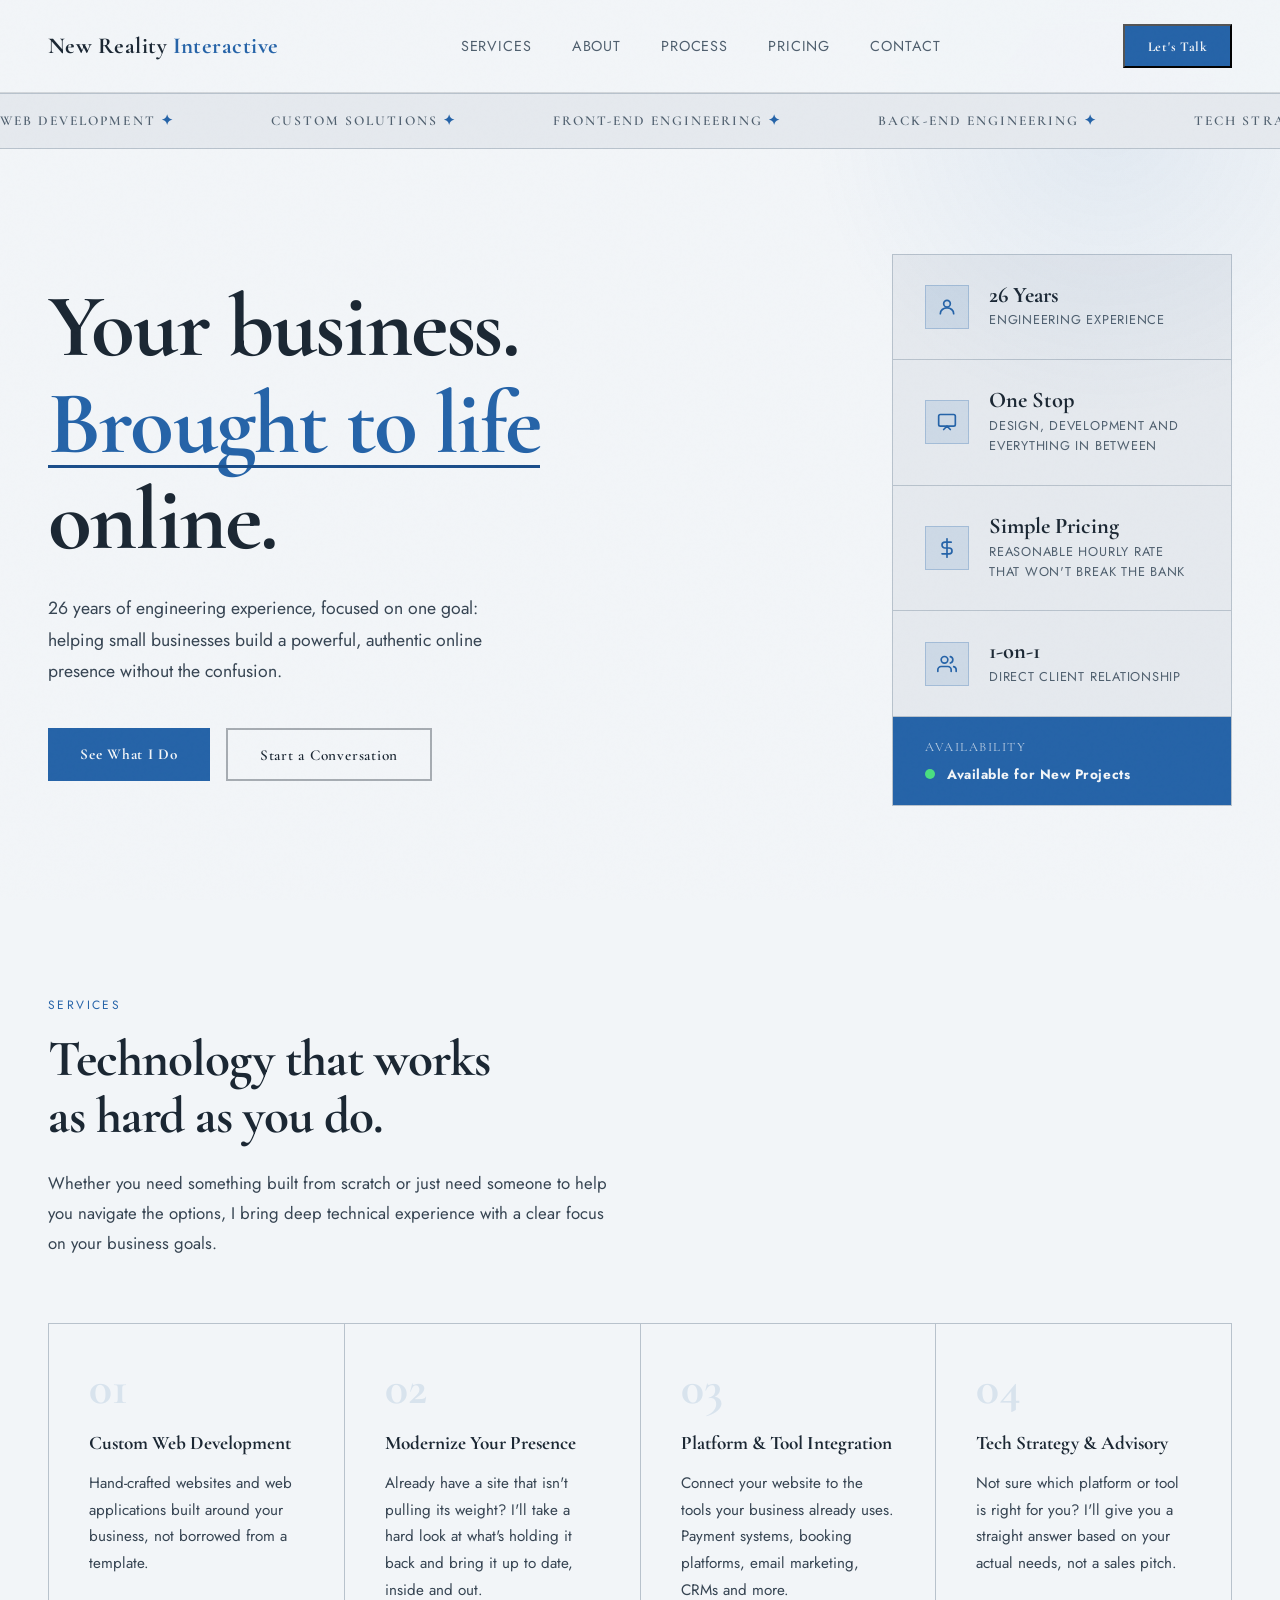
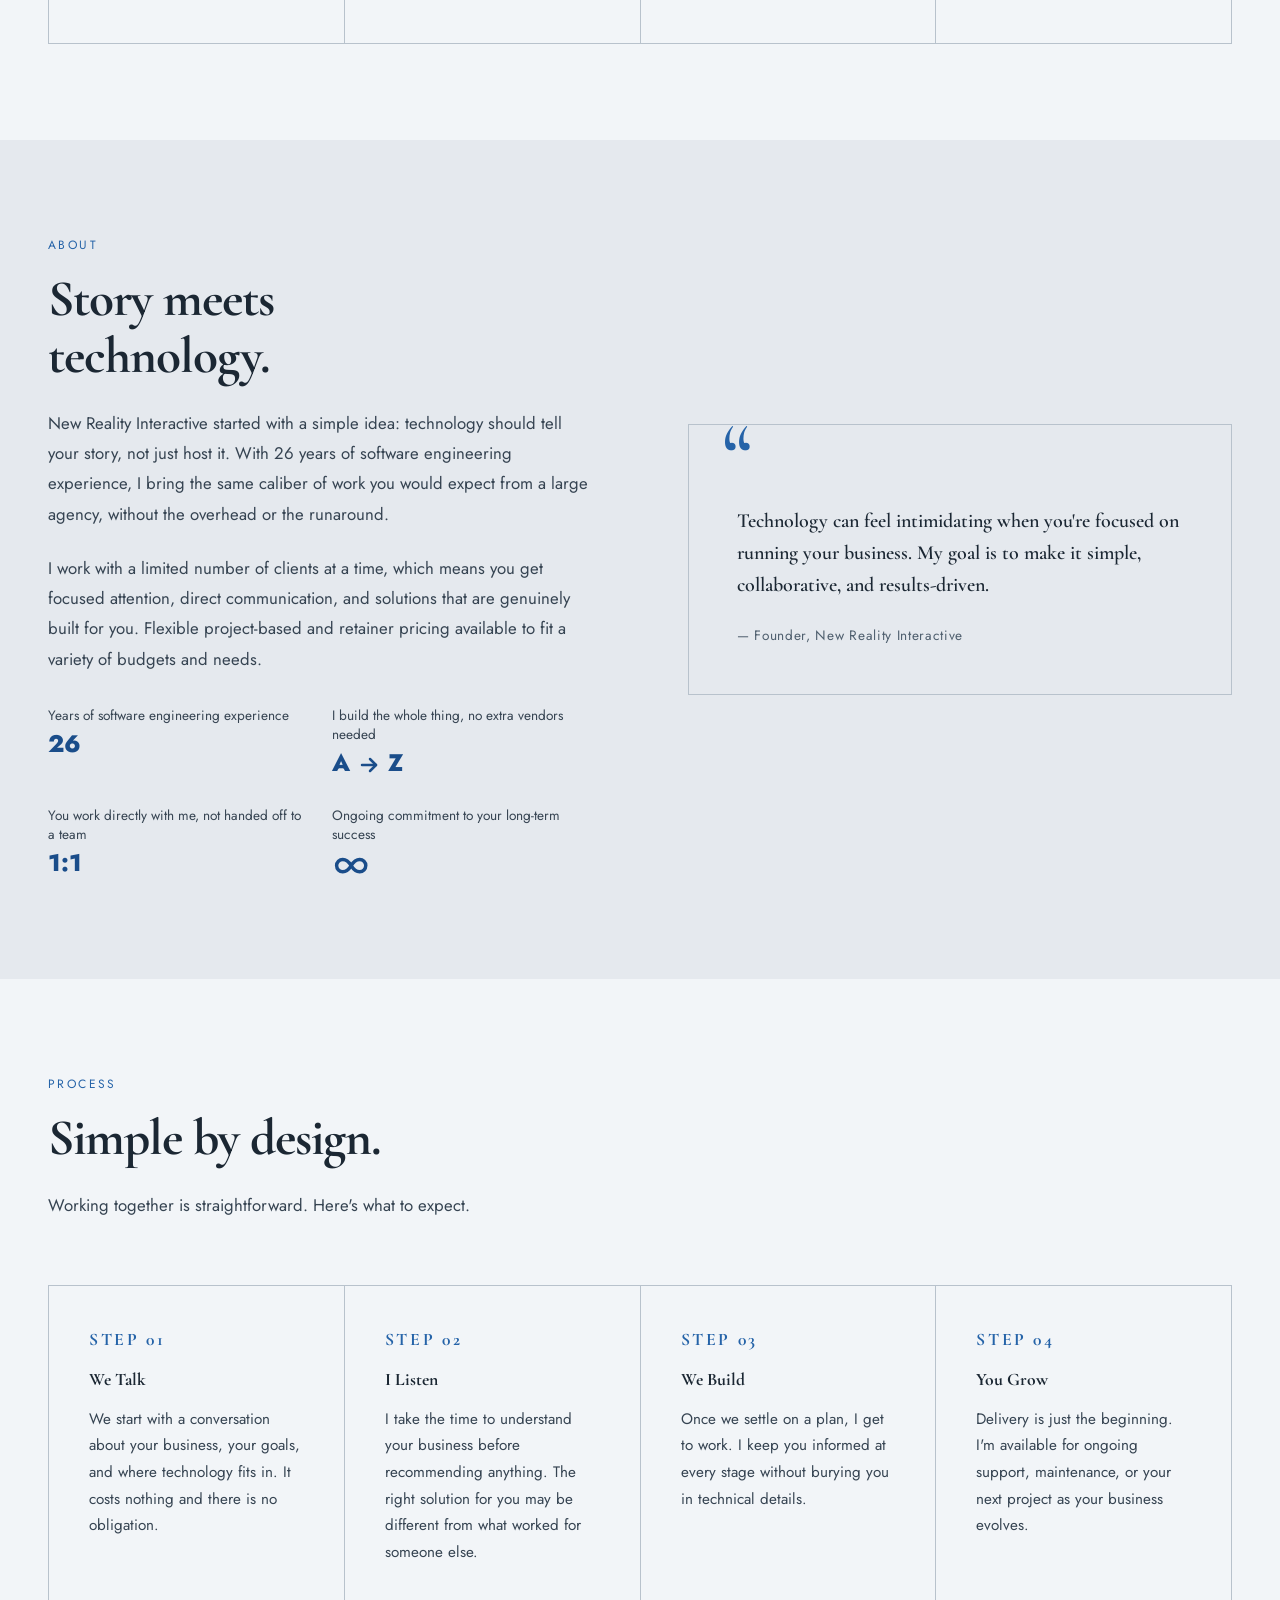
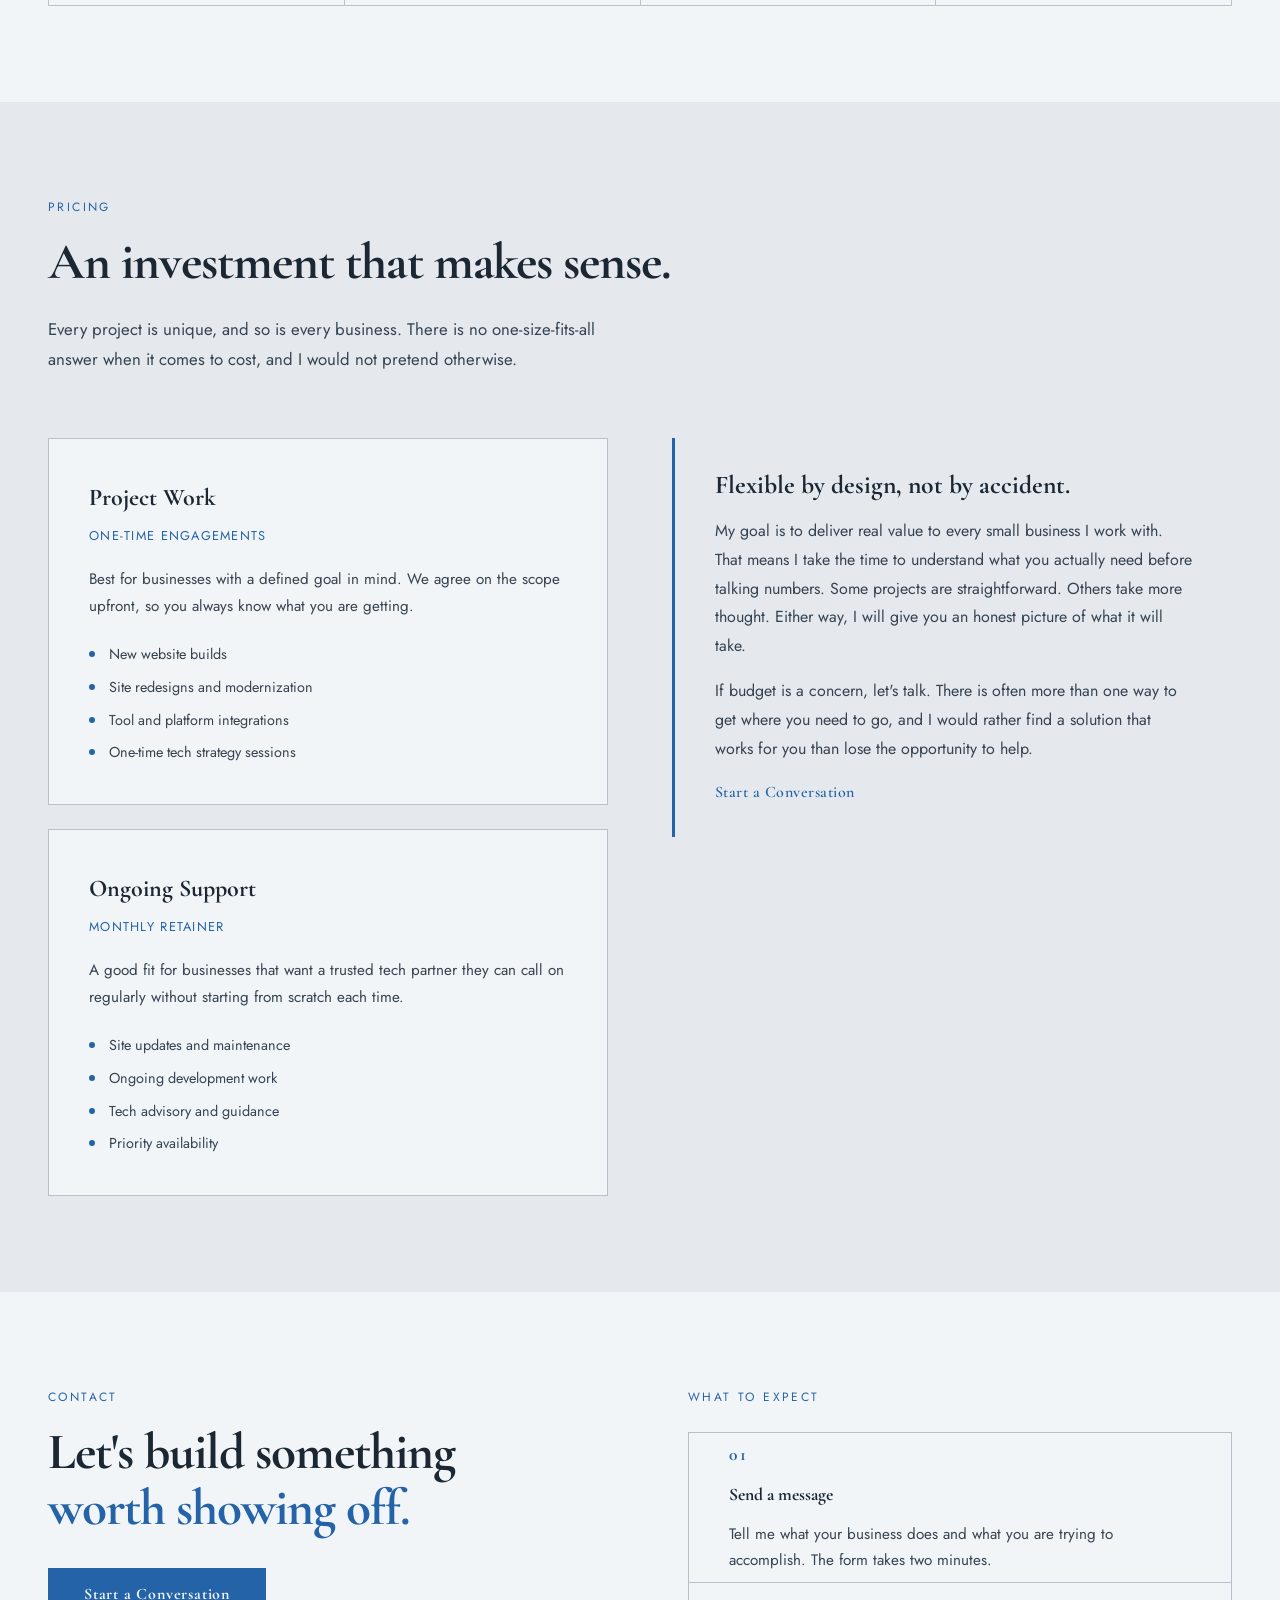
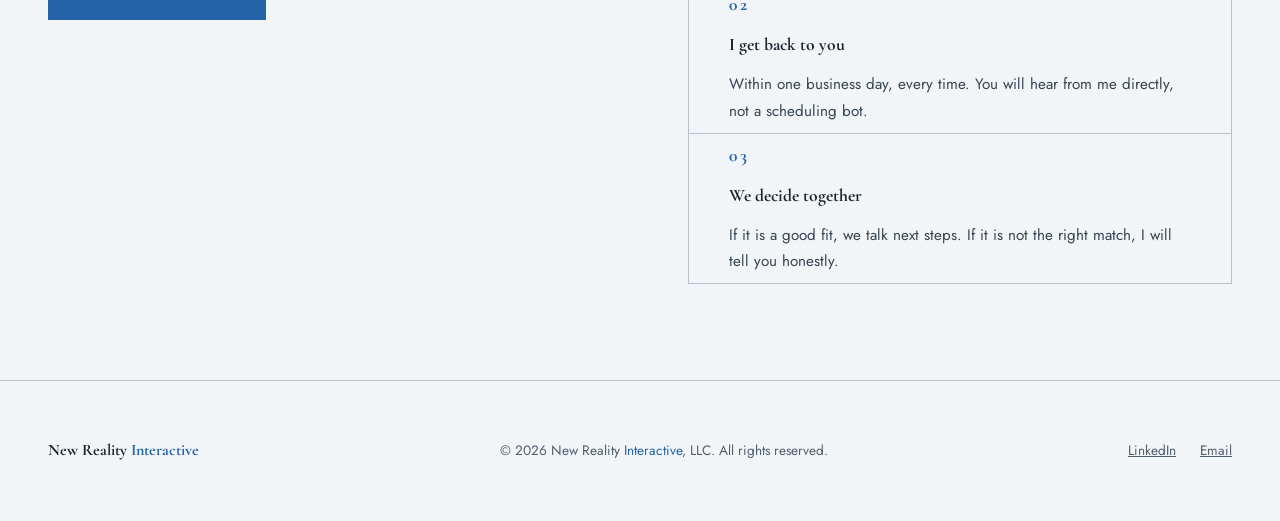
==== commit 39b920f4: "phase 1 UX updates" ====
--- a/index.html
+++ b/index.html
@@ -160,7 +160,7 @@
       <section id="services" aria-labelledby="services-heading">
          <div class="reveal">
             <p class="section-label" aria-hidden="true">Services</p>
-            <h2 class="section-title" id="services-heading">Technology that works<br>as hard as you do.</h2>
+            <h2 class="section-title" id="services-heading">Technology that works <br>as hard as you do.</h2>
             <p class="section-body">Whether you need something built from scratch or just need someone to help you
                navigate the options, I bring deep technical experience with a clear focus on your business goals.</p>
          </div>
@@ -196,7 +196,7 @@
          <div class="about-inner">
             <div class="reveal">
                <p class="section-label" aria-hidden="true">About</p>
-               <h2 class="section-title" id="about-heading">Story meets<br>technology.</h2>
+               <h2 class="section-title" id="about-heading">Story meets <br>technology.</h2>
                <p class="section-body about-body-intro">New Reality Interactive started with a simple
                   idea: technology should tell your story, not just host it. With 26 years of software engineering
                   experience, I bring the same caliber of work you would expect from a large agency, without the
@@ -318,7 +318,7 @@
                <p class="pricing-message-body">If budget is a concern, let's talk. There is often more than one way to
                   get where you need to go, and I would rather find a solution that works for you than lose the
                   opportunity to help.</p>
-               <button class="pricing-message-cta" onclick="openContactModal()">Start the conversation &#8594;</button>
+               <button class="pricing-message-cta" onclick="openContactModal()">Start a Conversation</button>
             </div>
          </div>
       </section>
@@ -328,7 +328,7 @@
 
             <div class="contact-left reveal">
                <p class="contact-label" aria-hidden="true">Contact</p>
-               <h2 class="contact-title" id="contact-heading">Let's build something<br><em>worth showing off.</em></h2>
+               <h2 class="contact-title" id="contact-heading">Let's build something <br><em>worth showing off.</em></h2>
                <button class="btn-contact" id="openModal" aria-haspopup="dialog">Start a Conversation</button>
             </div>
 
@@ -422,7 +422,7 @@
       <p class="footer-copy">&#169; 2026 New Reality <span class="brand-accent">Interactive</span>, LLC. All rights
          reserved.</p>
       <nav aria-label="Footer links" class="footer-links">
-         <a href="https://linkedin.com" target="_blank" rel="noopener noreferrer"
+         <a href="https://www.linkedin.com/in/YOUR-PROFILE-HERE" target="_blank" rel="noopener noreferrer"
             aria-label="Visit New Reality Interactive on LinkedIn (opens in new tab)">LinkedIn</a>
          <a href="/cdn-cgi/l/email-protection#60030f0e14010314200e05171205010c091419090e1405120103140916054e030f0d"
             aria-label="Send an email to New Reality Interactive">Email</a>
--- a/css/styles.css
+++ b/css/styles.css
@@ -1295,7 +1295,6 @@
    position: fixed;
    inset: 0;
    background: rgba(27, 39, 51, 0.85);
-   backdrop-filter: blur(6px);
    z-index: 1000;
    display: flex;
    align-items: center;
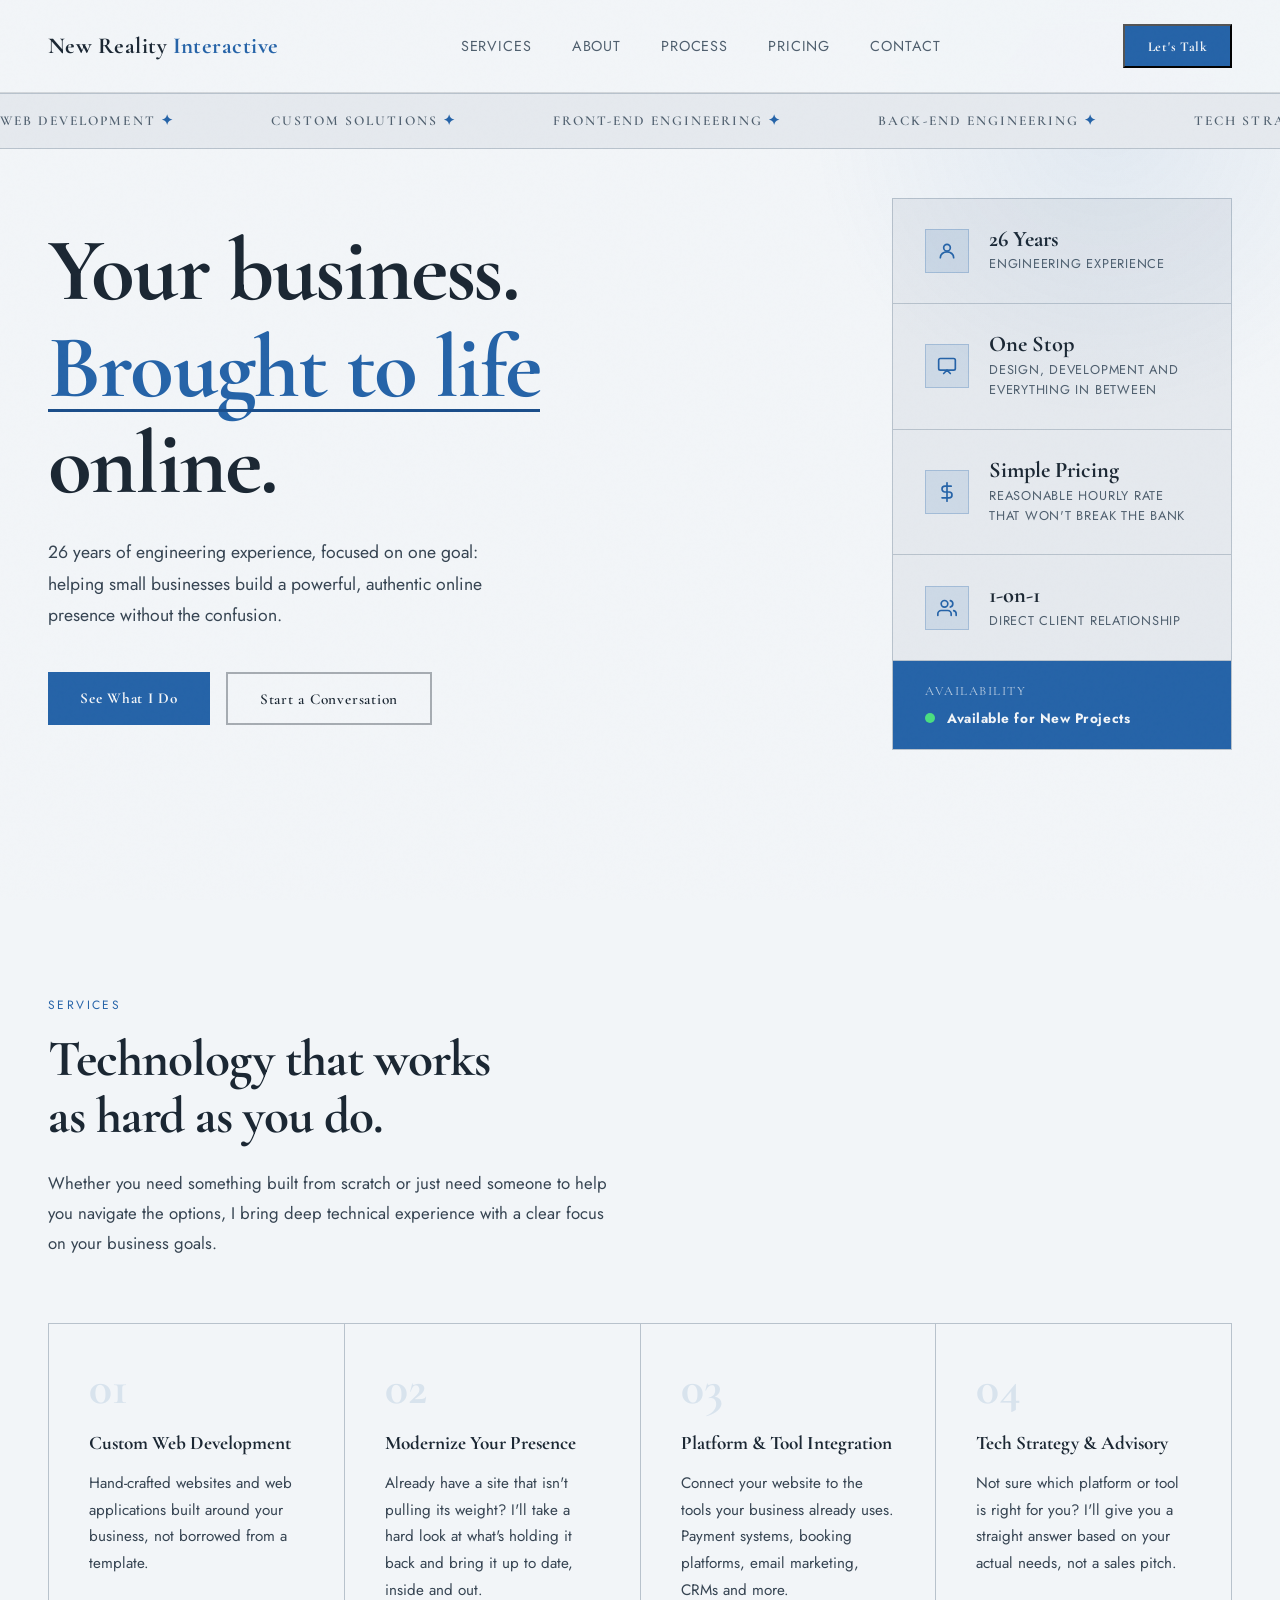
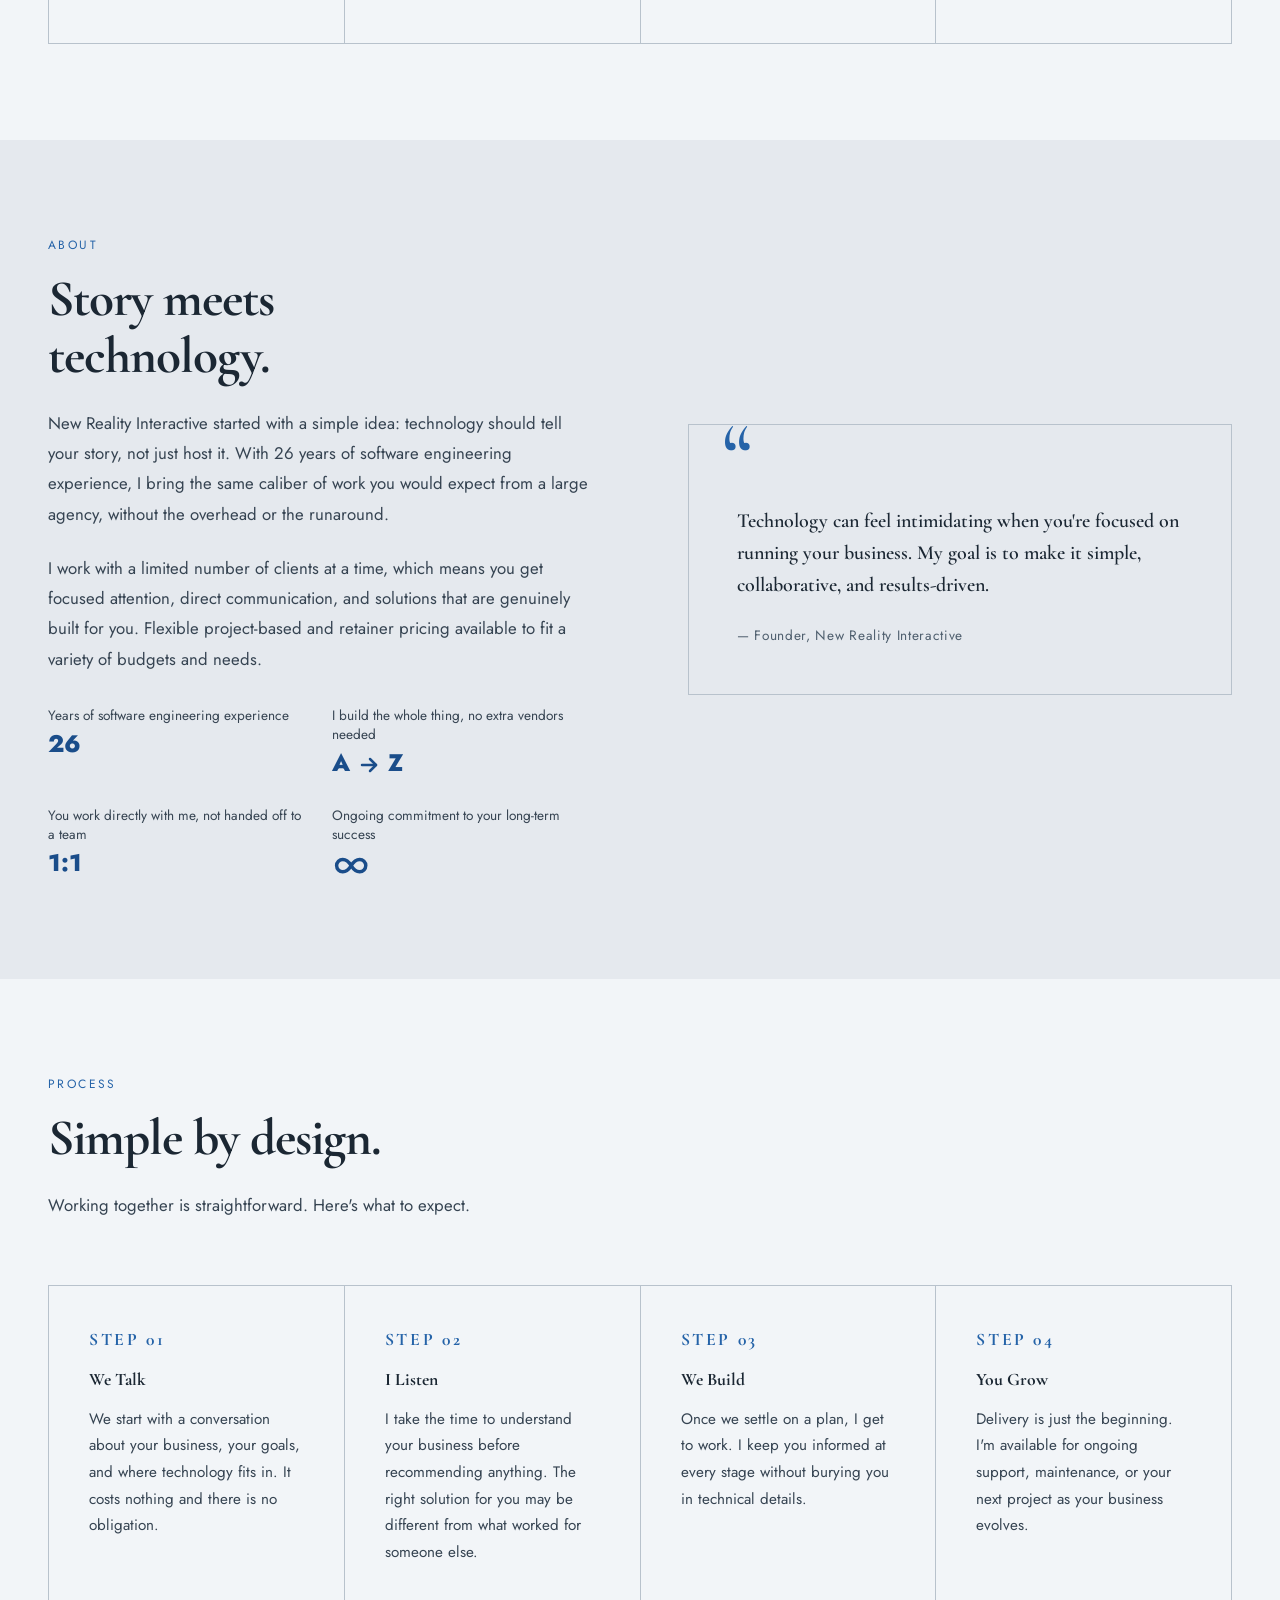
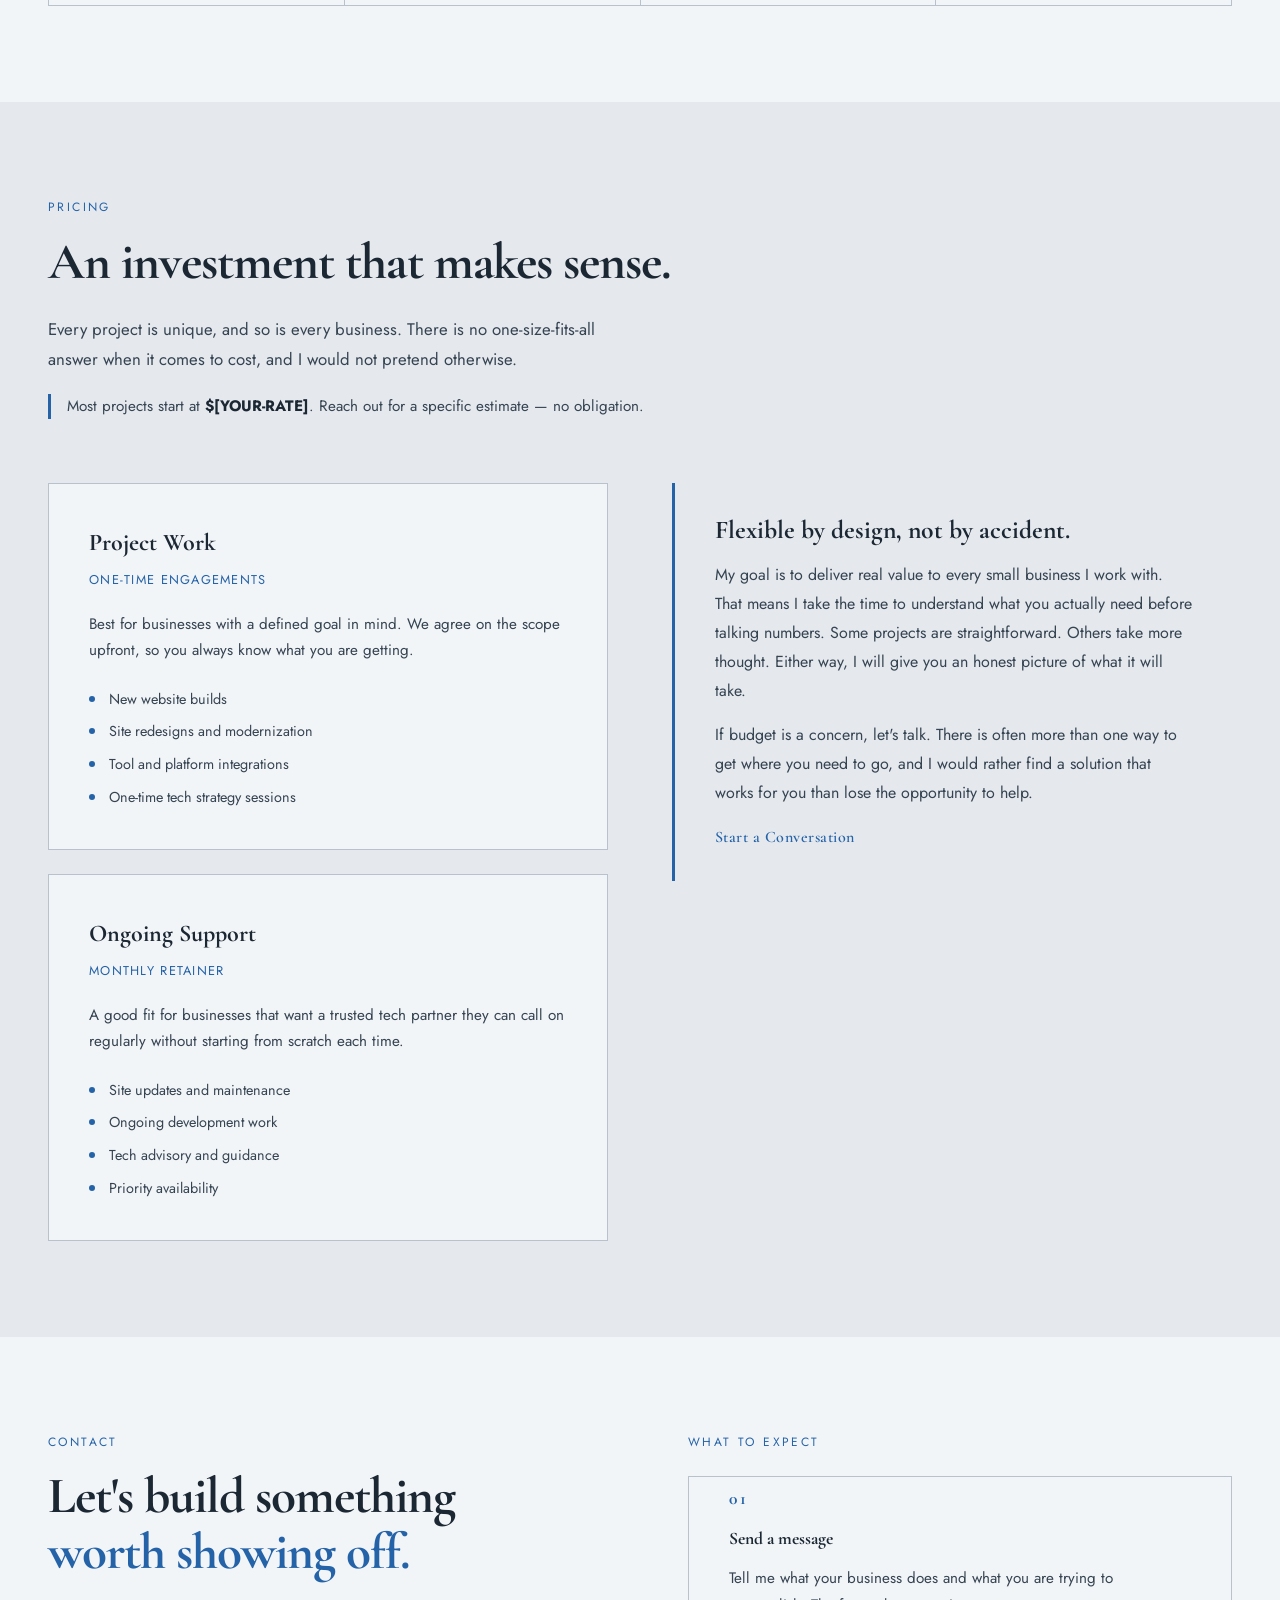
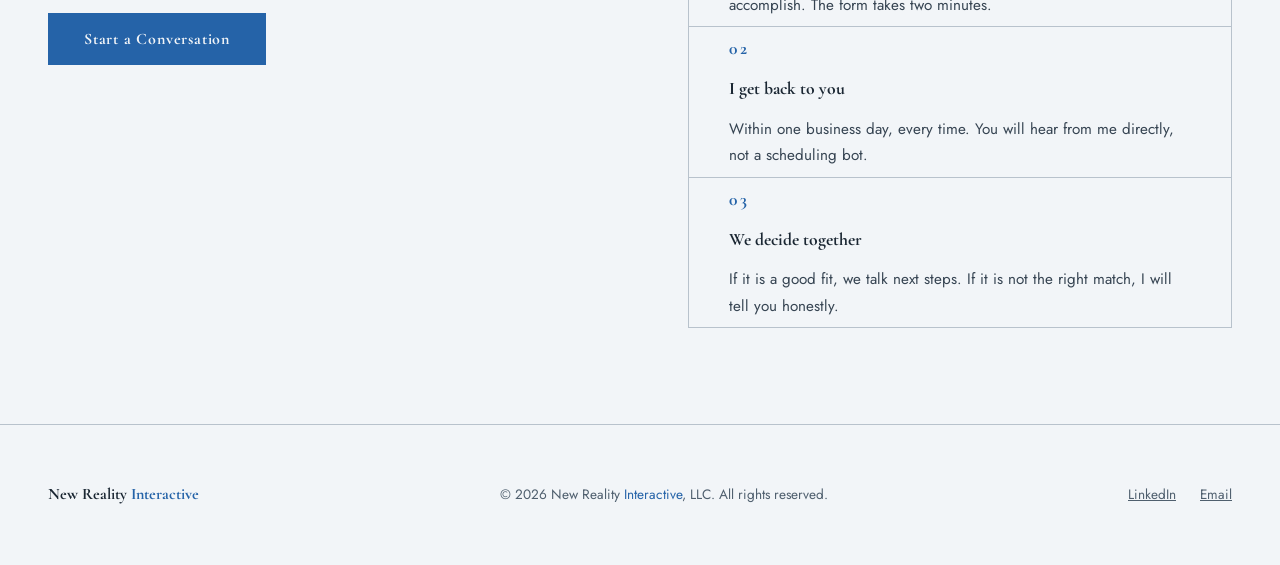
==== commit 2e945334: "phase 2 UX rework" ====
--- a/index.html
+++ b/index.html
@@ -281,6 +281,8 @@
             <h2 class="section-title" id="pricing-heading">An investment that makes sense.</h2>
             <p class="section-body">Every project is unique, and so is every business. There is no one-size-fits-all
                answer when it comes to cost, and I would not pretend otherwise.</p>
+            <p class="pricing-starting-from">Most projects start at <strong>$[YOUR-RATE]</strong>. Reach out for a
+               specific estimate — no obligation.</p>
          </div>
          <div class="pricing-inner reveal">
             <div class="pricing-cards-stack">
@@ -431,4 +433,4 @@
 
 </body>
 
-</html>+</html>  
--- a/css/styles.css
+++ b/css/styles.css
@@ -162,7 +162,7 @@
    display: grid;
    grid-template-columns: 1fr 1fr;
    align-items: center;
-   padding: 10rem 3rem 0;
+   padding: 7rem 3rem 4rem;
    position: relative;
    overflow: hidden;
 }
@@ -465,6 +465,18 @@
    font-size: 1.05rem;
    line-height: 1.8;
    max-width: 560px;
+}
+
+.pricing-starting-from {
+   margin-top: 1.25rem;
+   font-size: 0.95rem;
+   color: var(--body-text);
+   border-left: 3px solid var(--accent);
+   padding-left: 1rem;
+}
+
+.pricing-starting-from strong {
+   color: var(--black);
 }
 
 /* SERVICES */
@@ -1267,7 +1279,17 @@
    }
 
    .hero-right {
-      display: none;
+      display: flex;
+      justify-content: flex-start;
+      margin-top: 2.5rem;
+   }
+
+   .cred-panel {
+      width: 100%;
+   }
+
+   .cred-card {
+      padding: 1.25rem 1.5rem;
    }
 
    section {
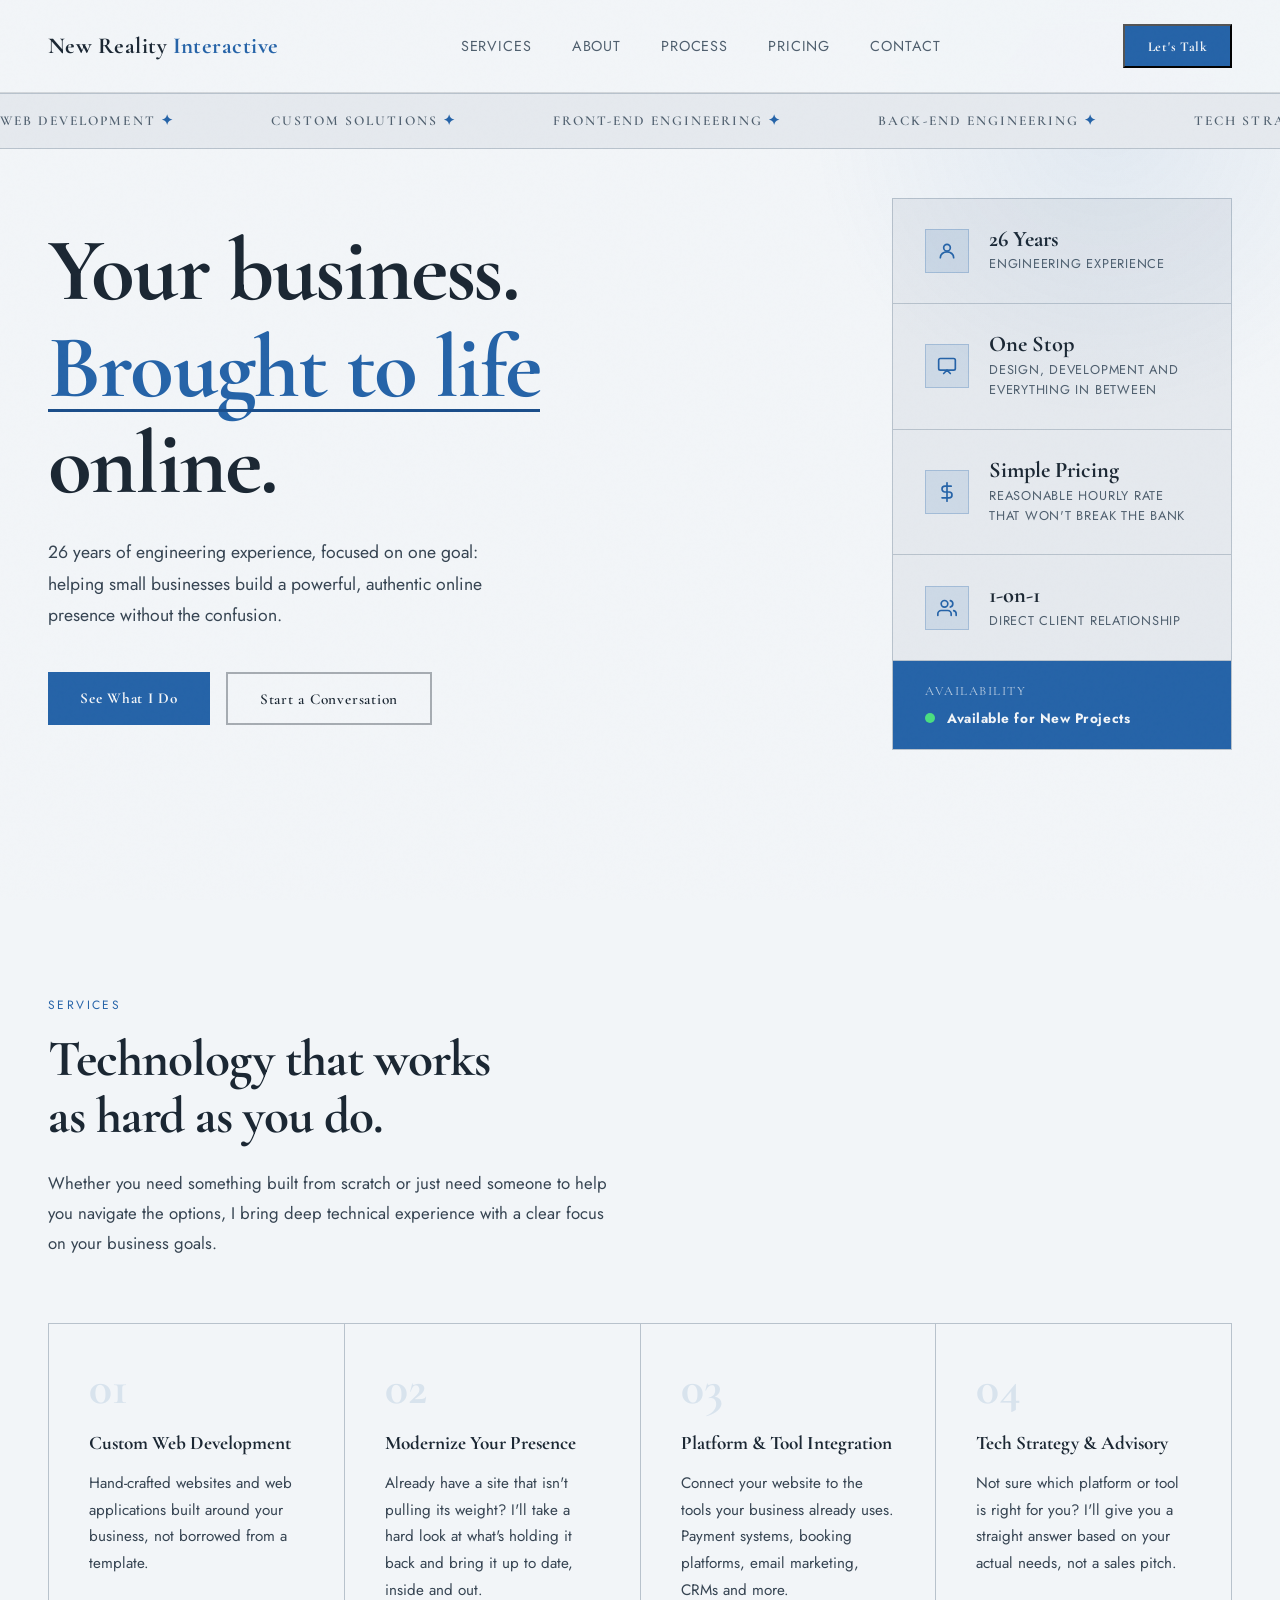
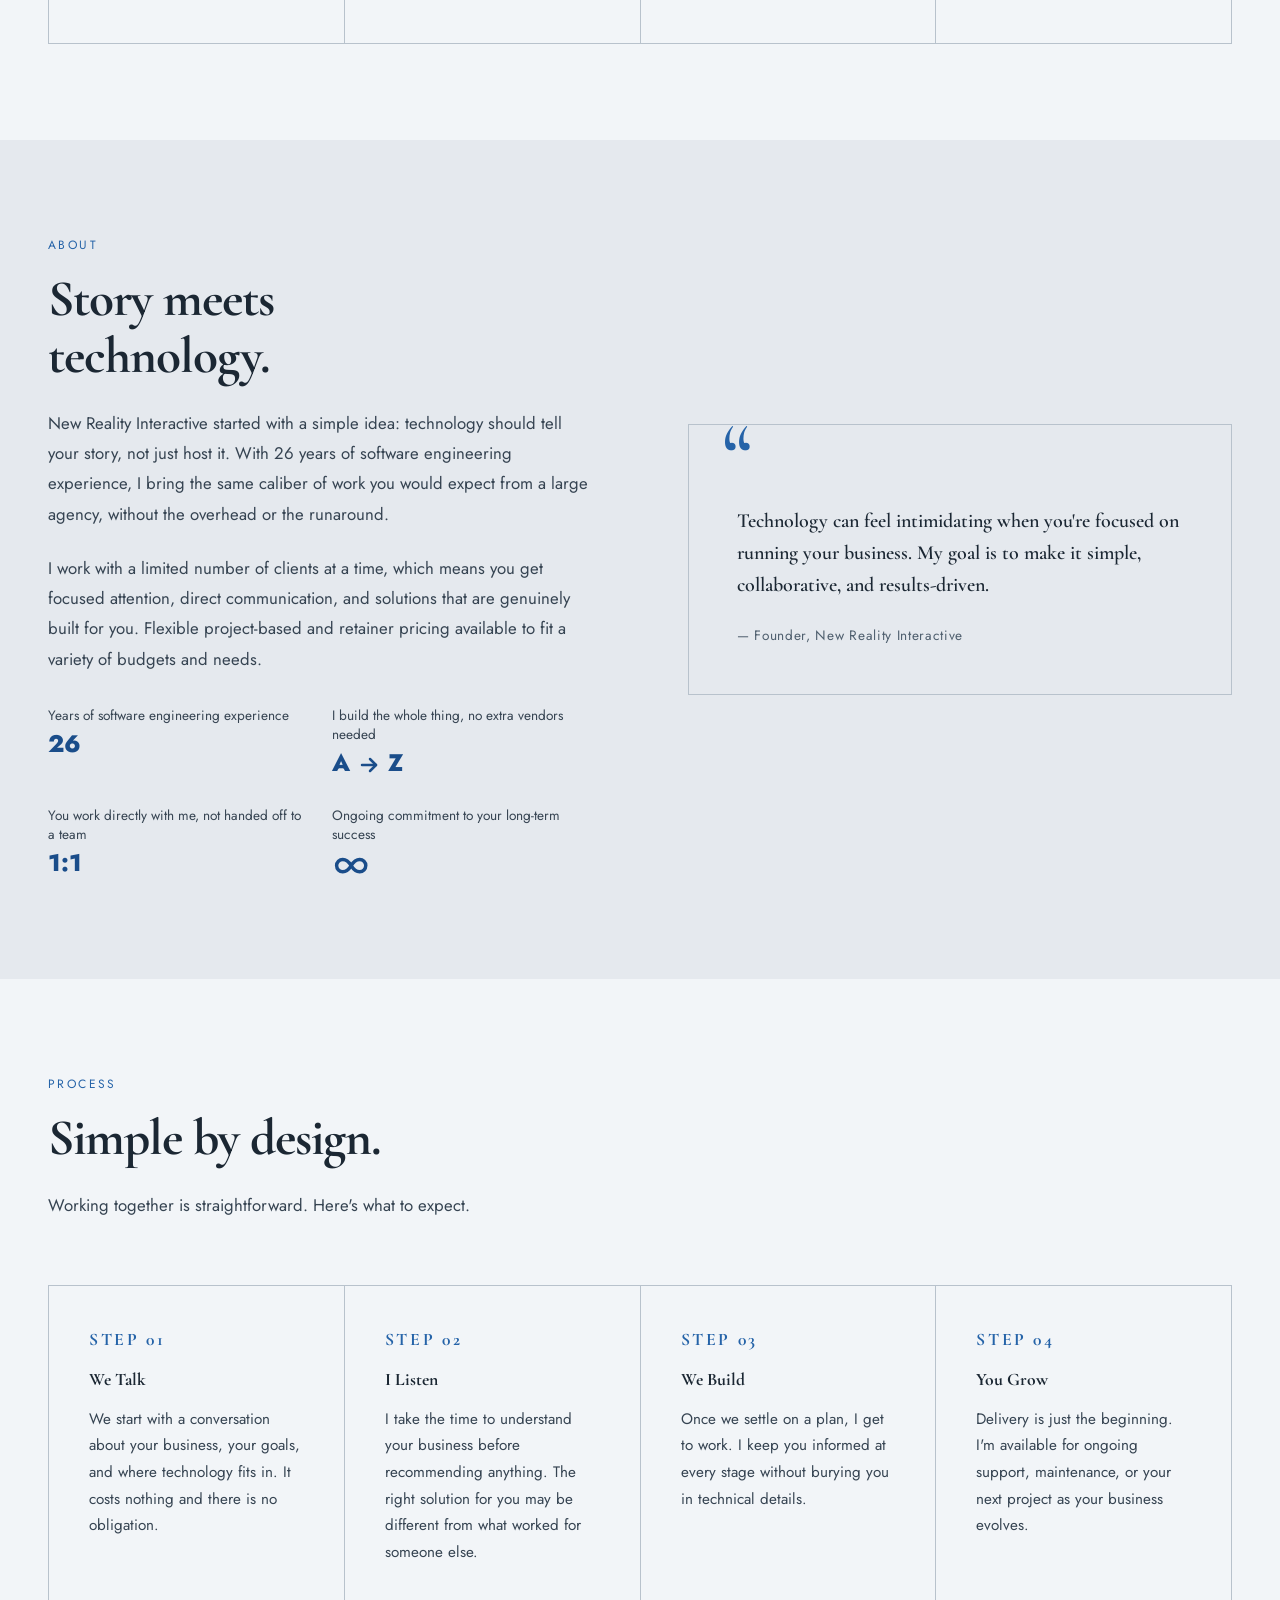
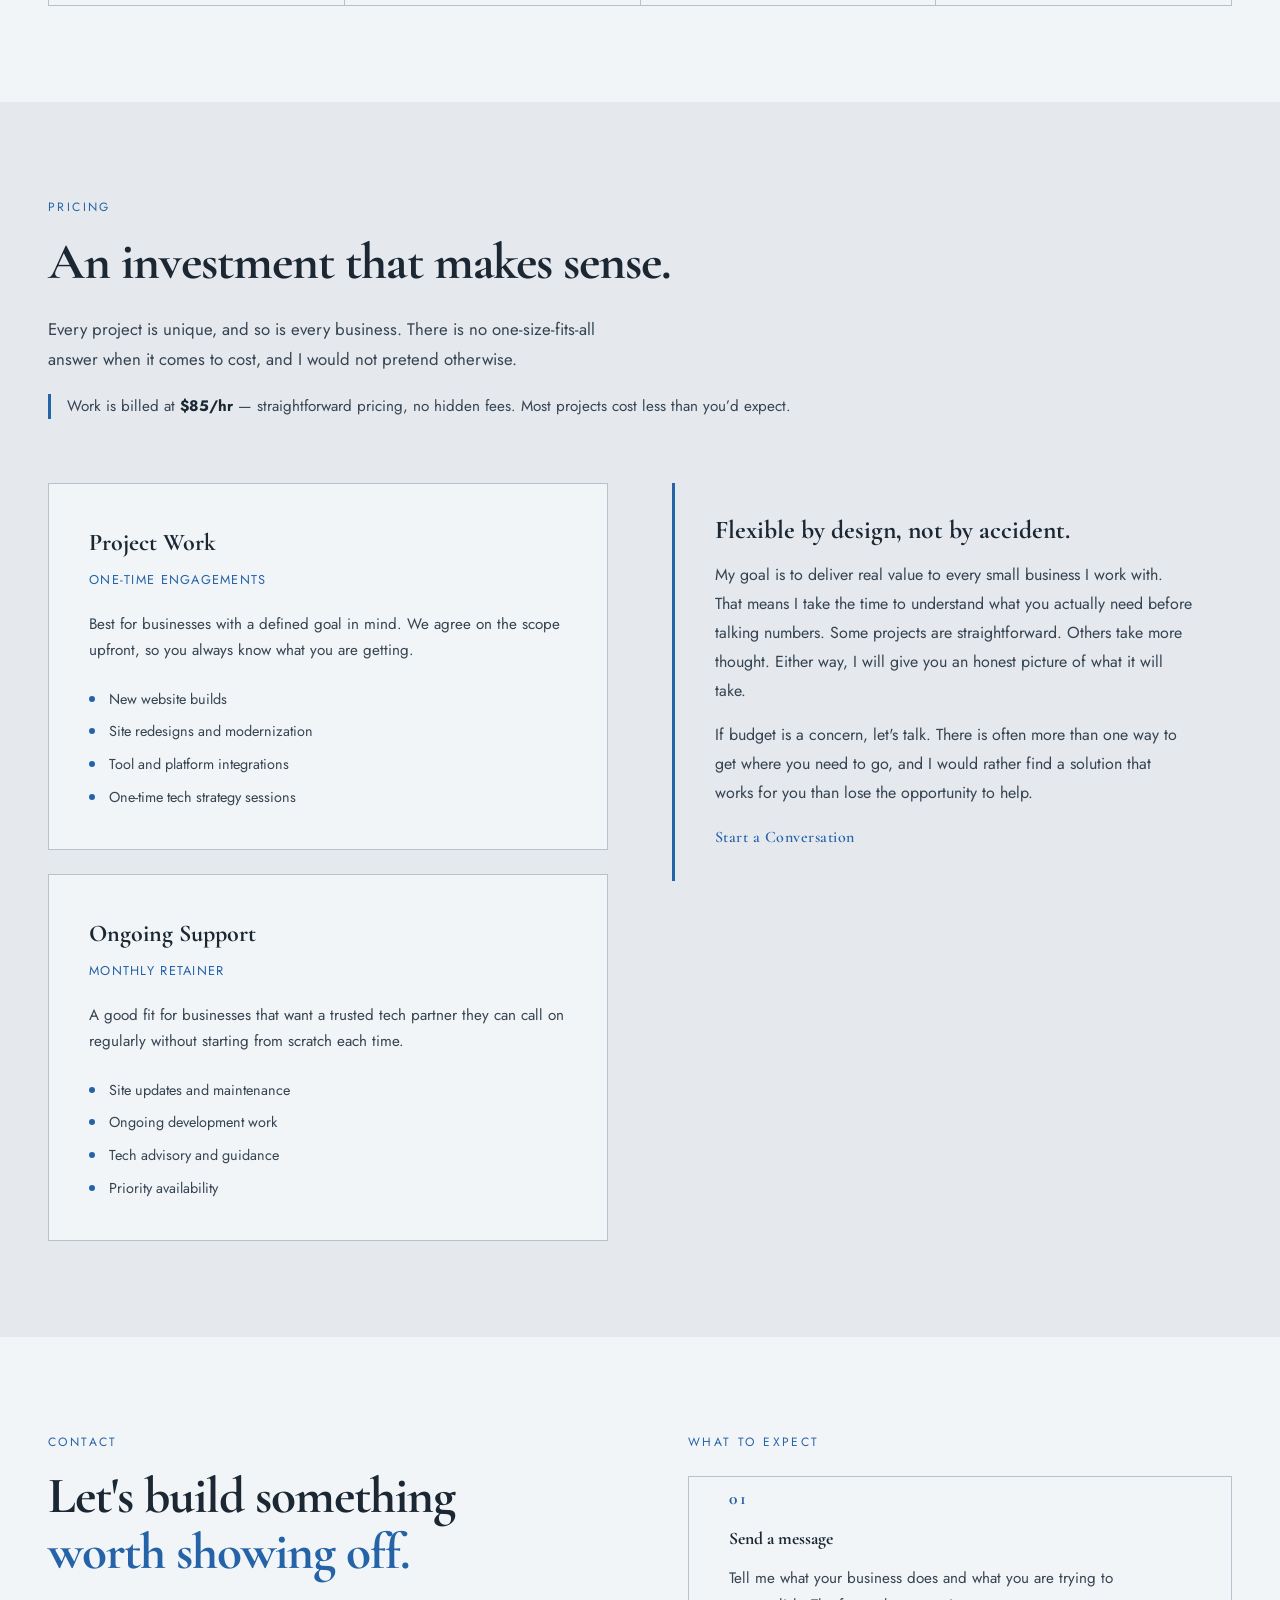
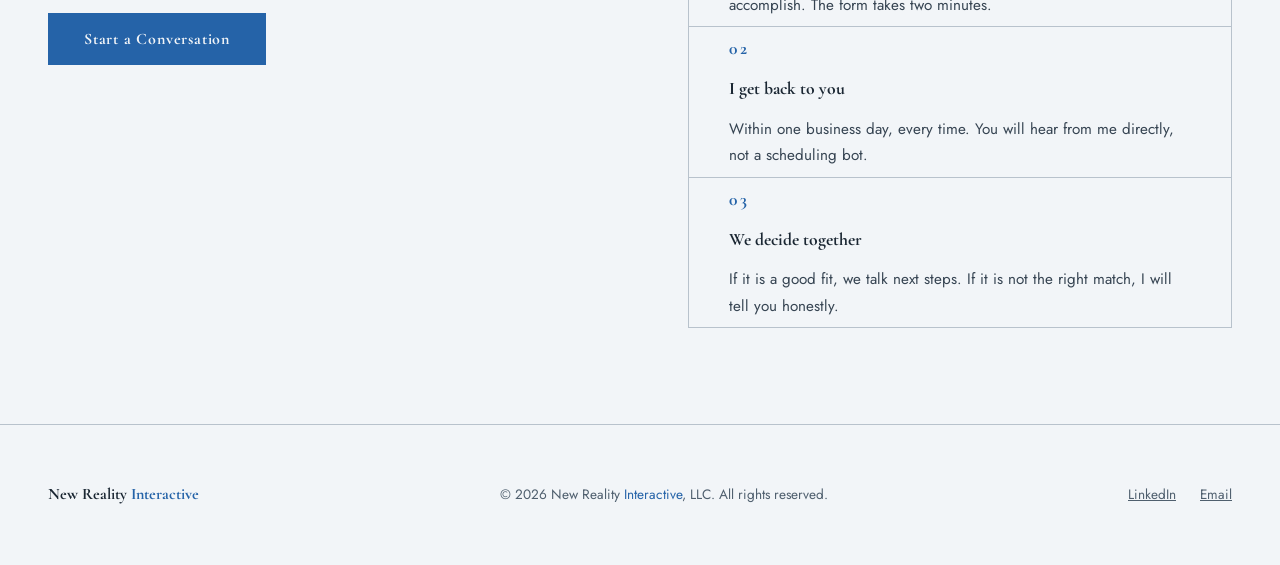
==== commit 5e782140: "changed pricing rate description" ====
--- a/index.html
+++ b/index.html
@@ -281,8 +281,8 @@
             <h2 class="section-title" id="pricing-heading">An investment that makes sense.</h2>
             <p class="section-body">Every project is unique, and so is every business. There is no one-size-fits-all
                answer when it comes to cost, and I would not pretend otherwise.</p>
-            <p class="pricing-starting-from">Most projects start at <strong>$[YOUR-RATE]</strong>. Reach out for a
-               specific estimate — no obligation.</p>
+            <p class="pricing-starting-from">Work is billed at <strong>$85/hr</strong> &#8212; straightforward pricing,
+               no hidden fees. Most projects cost less than you&#8217;d expect.</p>
          </div>
          <div class="pricing-inner reveal">
             <div class="pricing-cards-stack">
@@ -433,4 +433,4 @@
 
 </body>
 
-</html>  +</html>
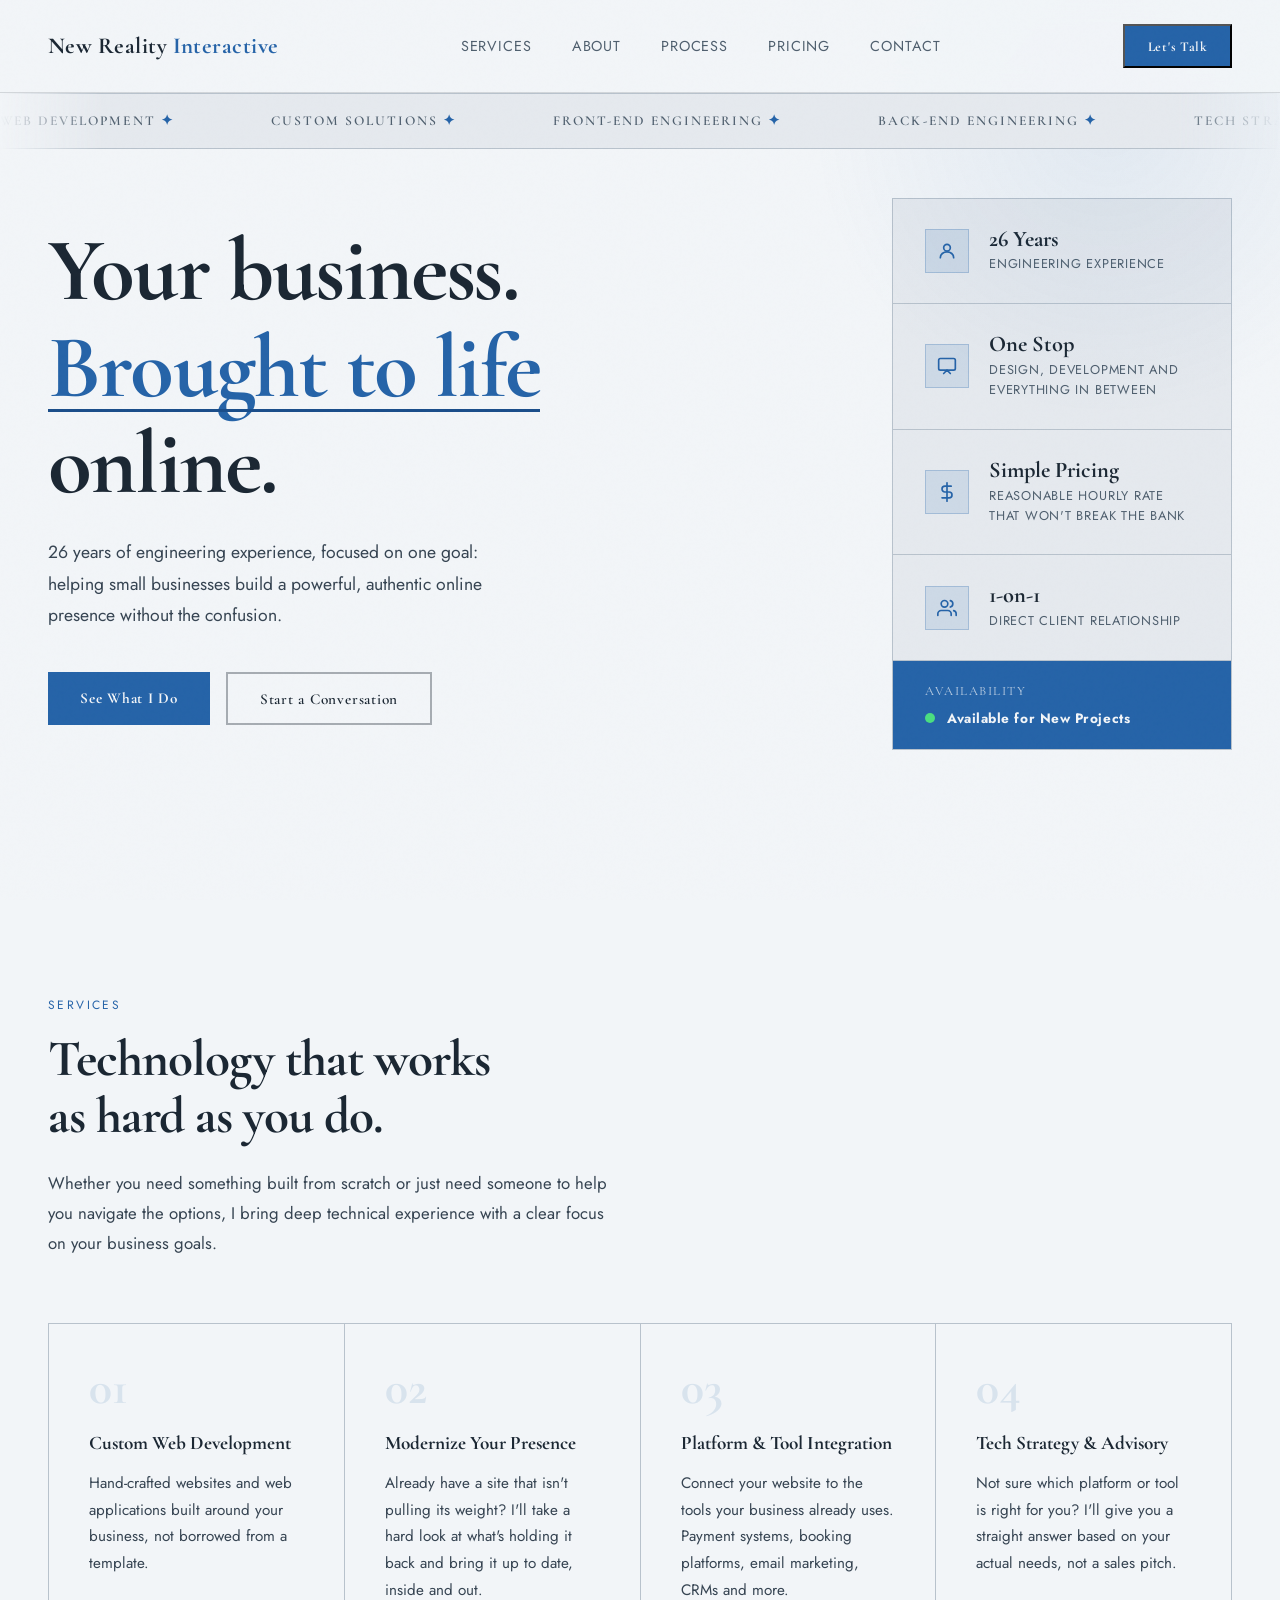
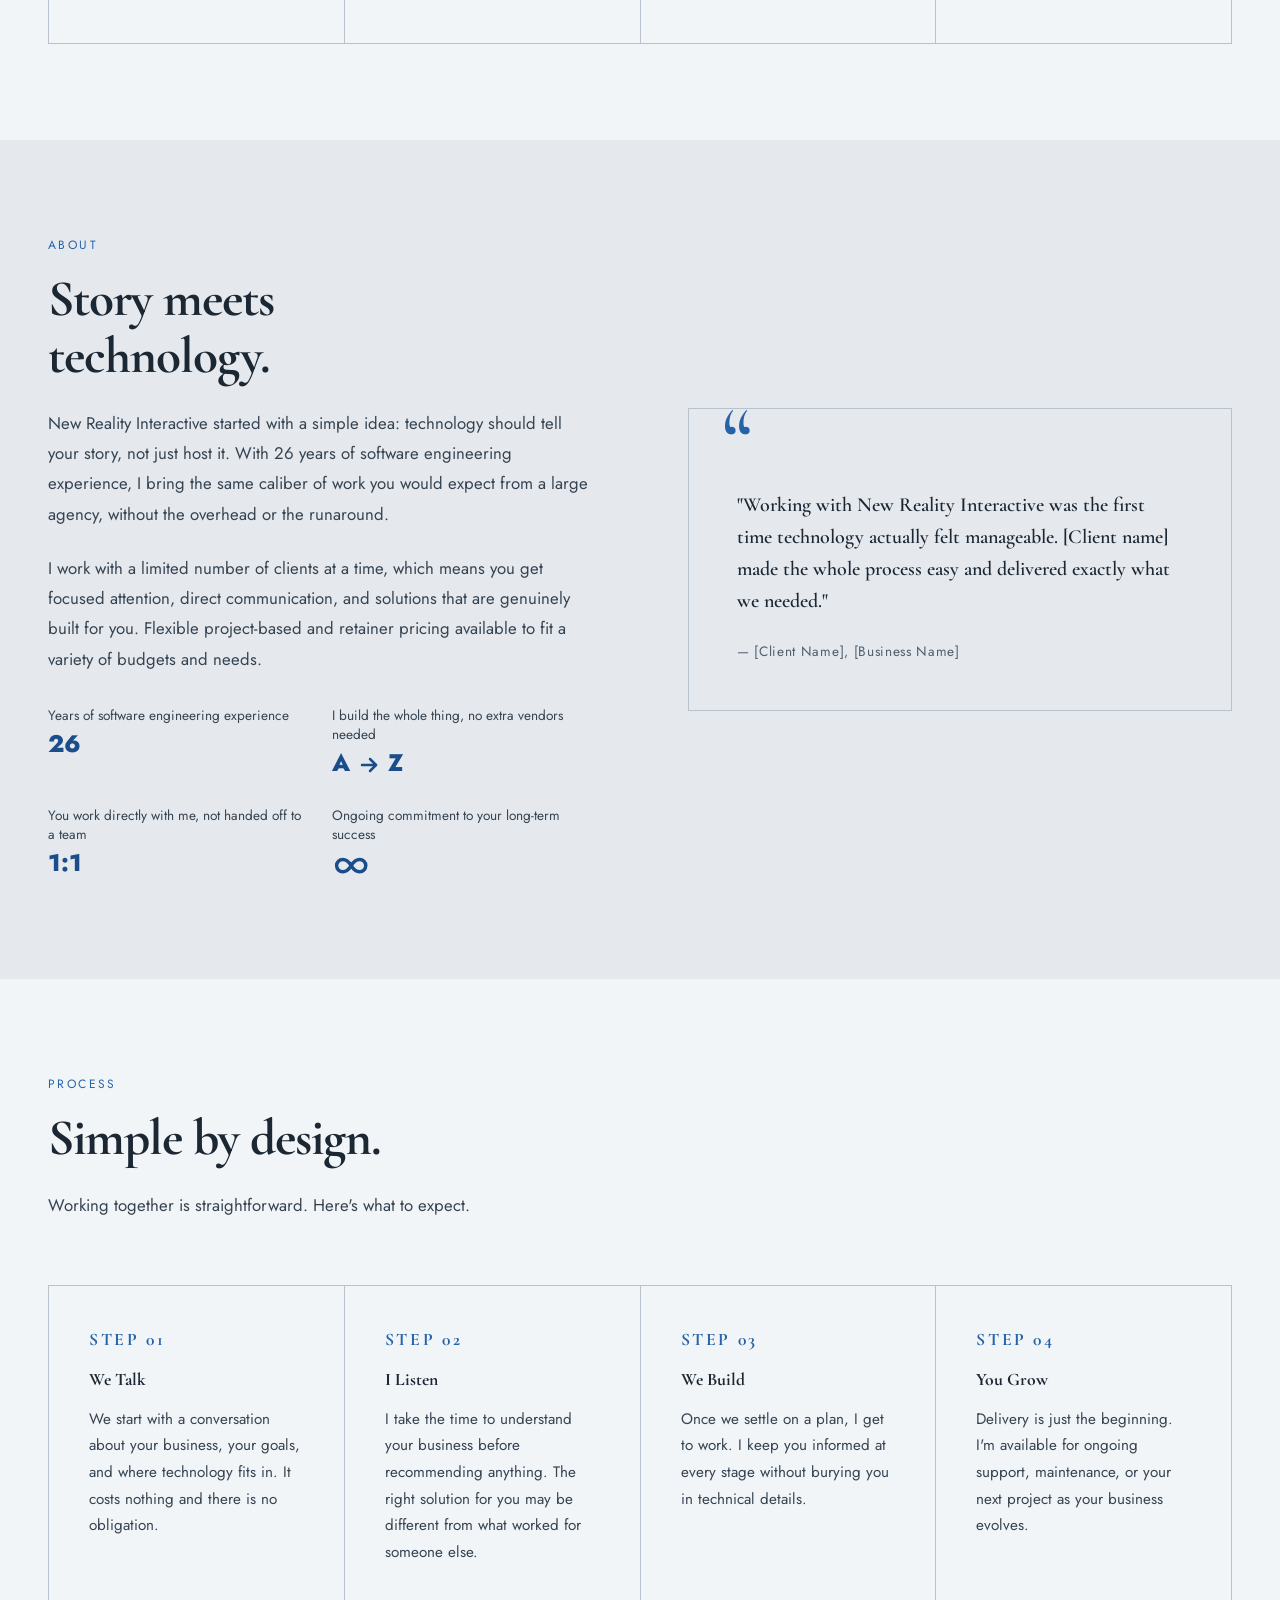
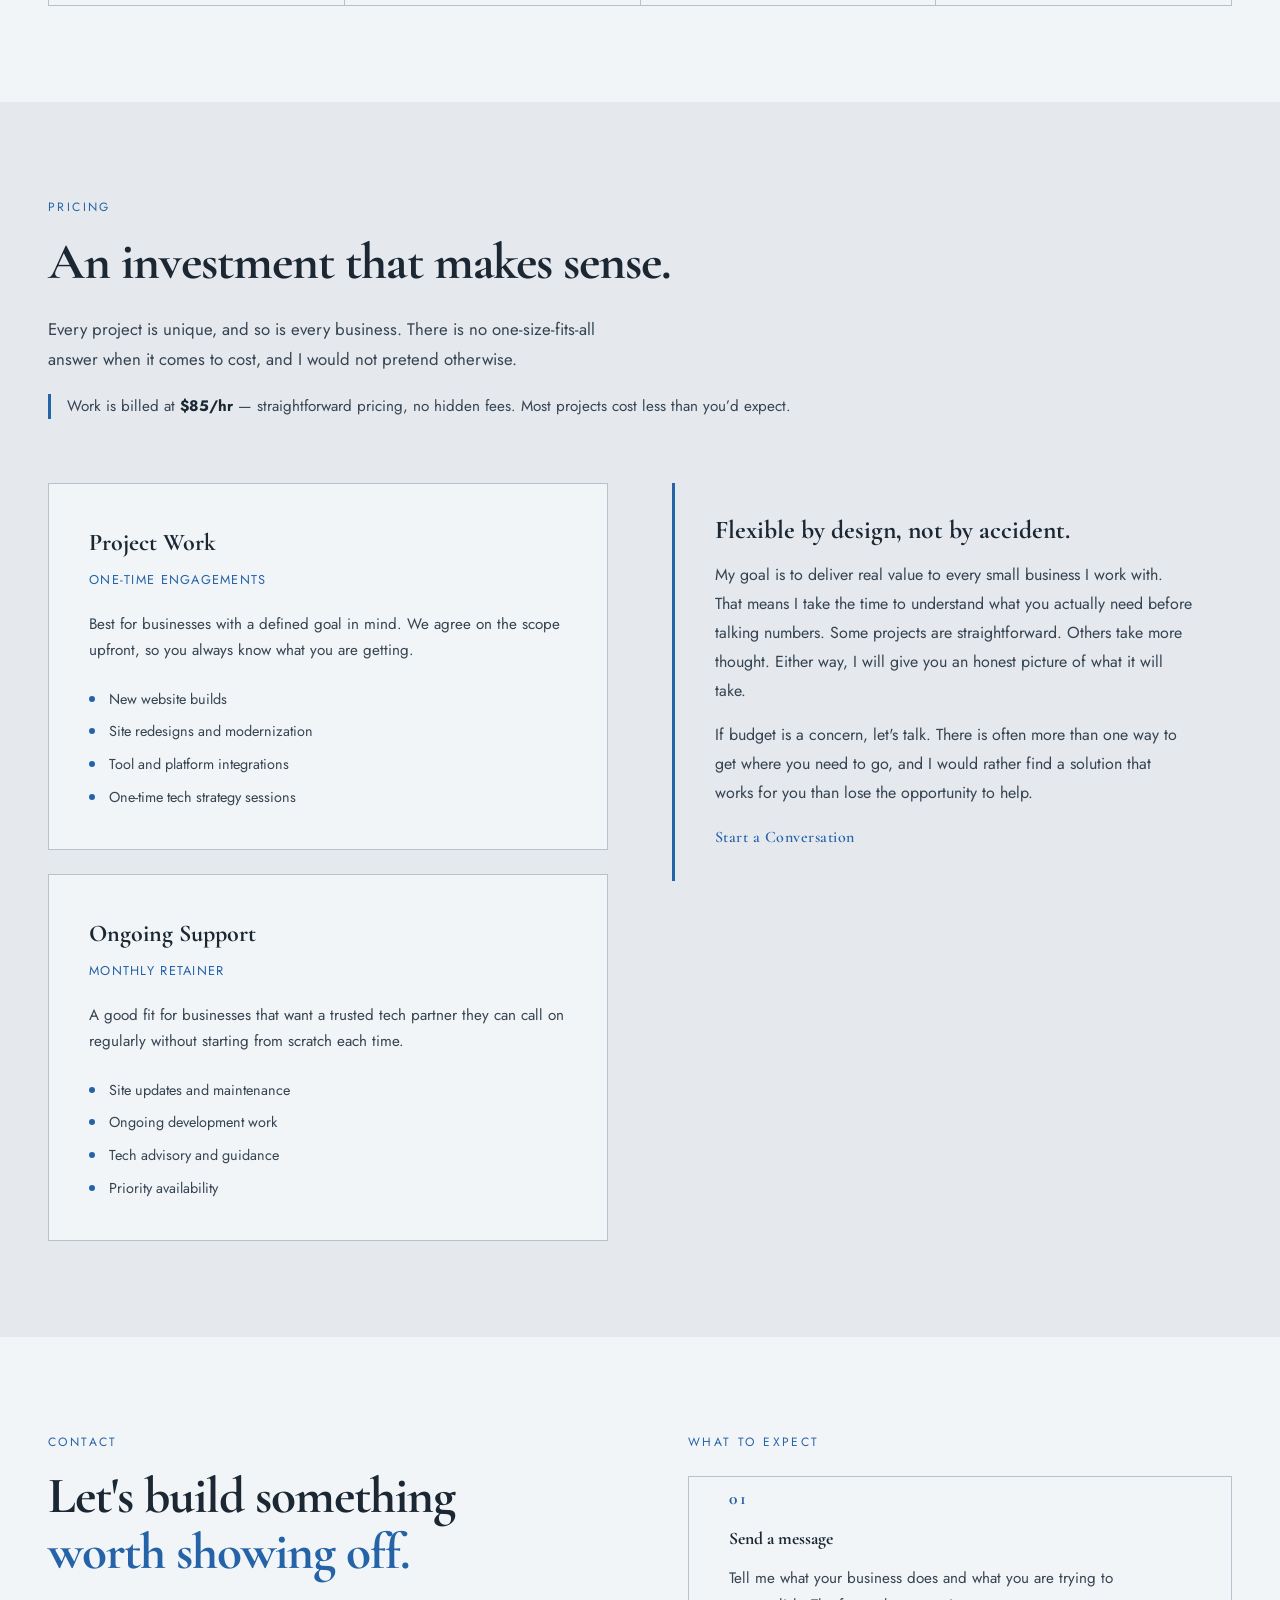
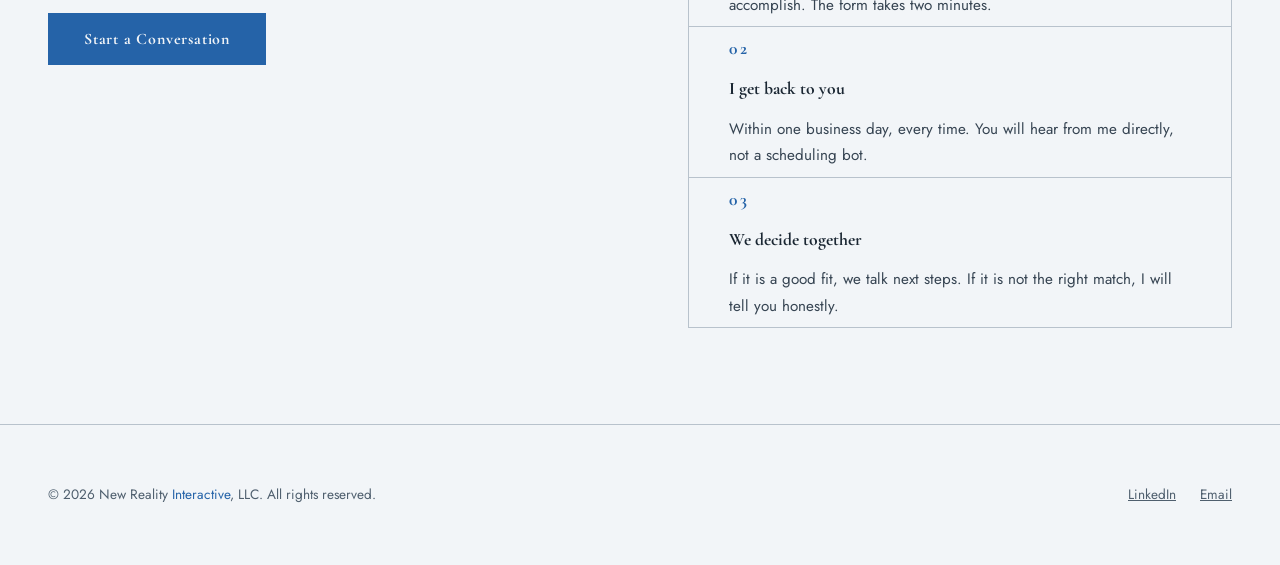
==== commit 39ebfefa: "phase 3 changes" ====
--- a/index.html
+++ b/index.html
@@ -234,9 +234,11 @@
                </dl>
             </div>
             <blockquote class="about-accent-block reveal">
-               <p class="about-quote">Technology can feel intimidating when you're focused on running your business. My
-                  goal is to make it simple, collaborative, and results-driven.</p>
-               <footer class="about-attribution">&#8212; Founder, New Reality Interactive</footer>
+               <p class="about-quote">
+                  <!-- REPLACE: Add a real client quote here. Something specific works best — a result they saw, what the working relationship was like, or how it felt to finally have a site that reflected their business. -->"Working
+                  with New Reality Interactive was the first time technology actually felt manageable. [Client name]
+                  made the whole process easy and delivered exactly what we needed."</p>
+               <footer class="about-attribution">&#8212; [Client Name], [Business Name]</footer>
             </blockquote>
          </div>
       </section>
@@ -420,7 +422,6 @@
    </main>
 
    <footer class="site-footer" role="contentinfo">
-      <div class="footer-logo">New Reality <span>Interactive</span></div>
       <p class="footer-copy">&#169; 2026 New Reality <span class="brand-accent">Interactive</span>, LLC. All rights
          reserved.</p>
       <nav aria-label="Footer links" class="footer-links">
--- a/css/styles.css
+++ b/css/styles.css
@@ -413,6 +413,8 @@
    overflow: hidden;
    padding: 1rem 0;
    background: var(--gray);
+   -webkit-mask-image: linear-gradient(to right, transparent 0%, black 8%, black 92%, transparent 100%);
+   mask-image: linear-gradient(to right, transparent 0%, black 8%, black 92%, transparent 100%);
 }
 
 .marquee-track {
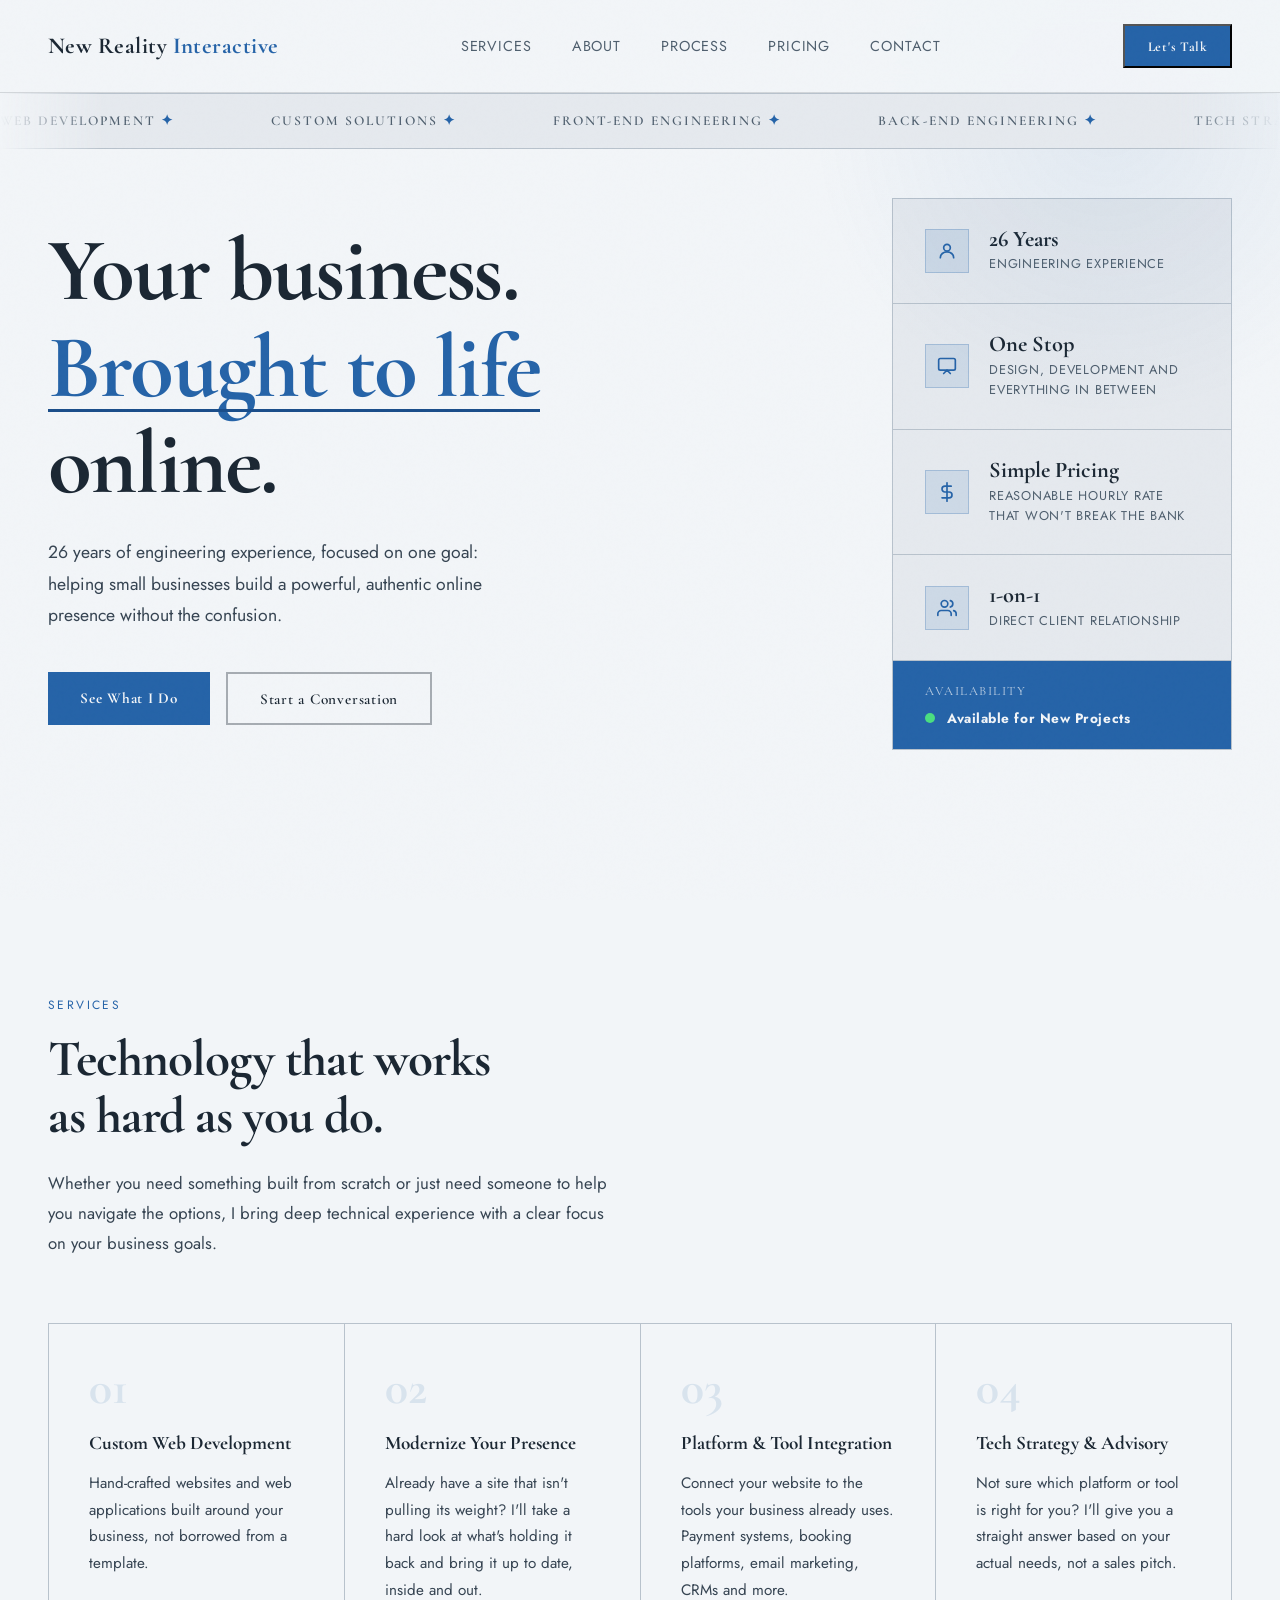
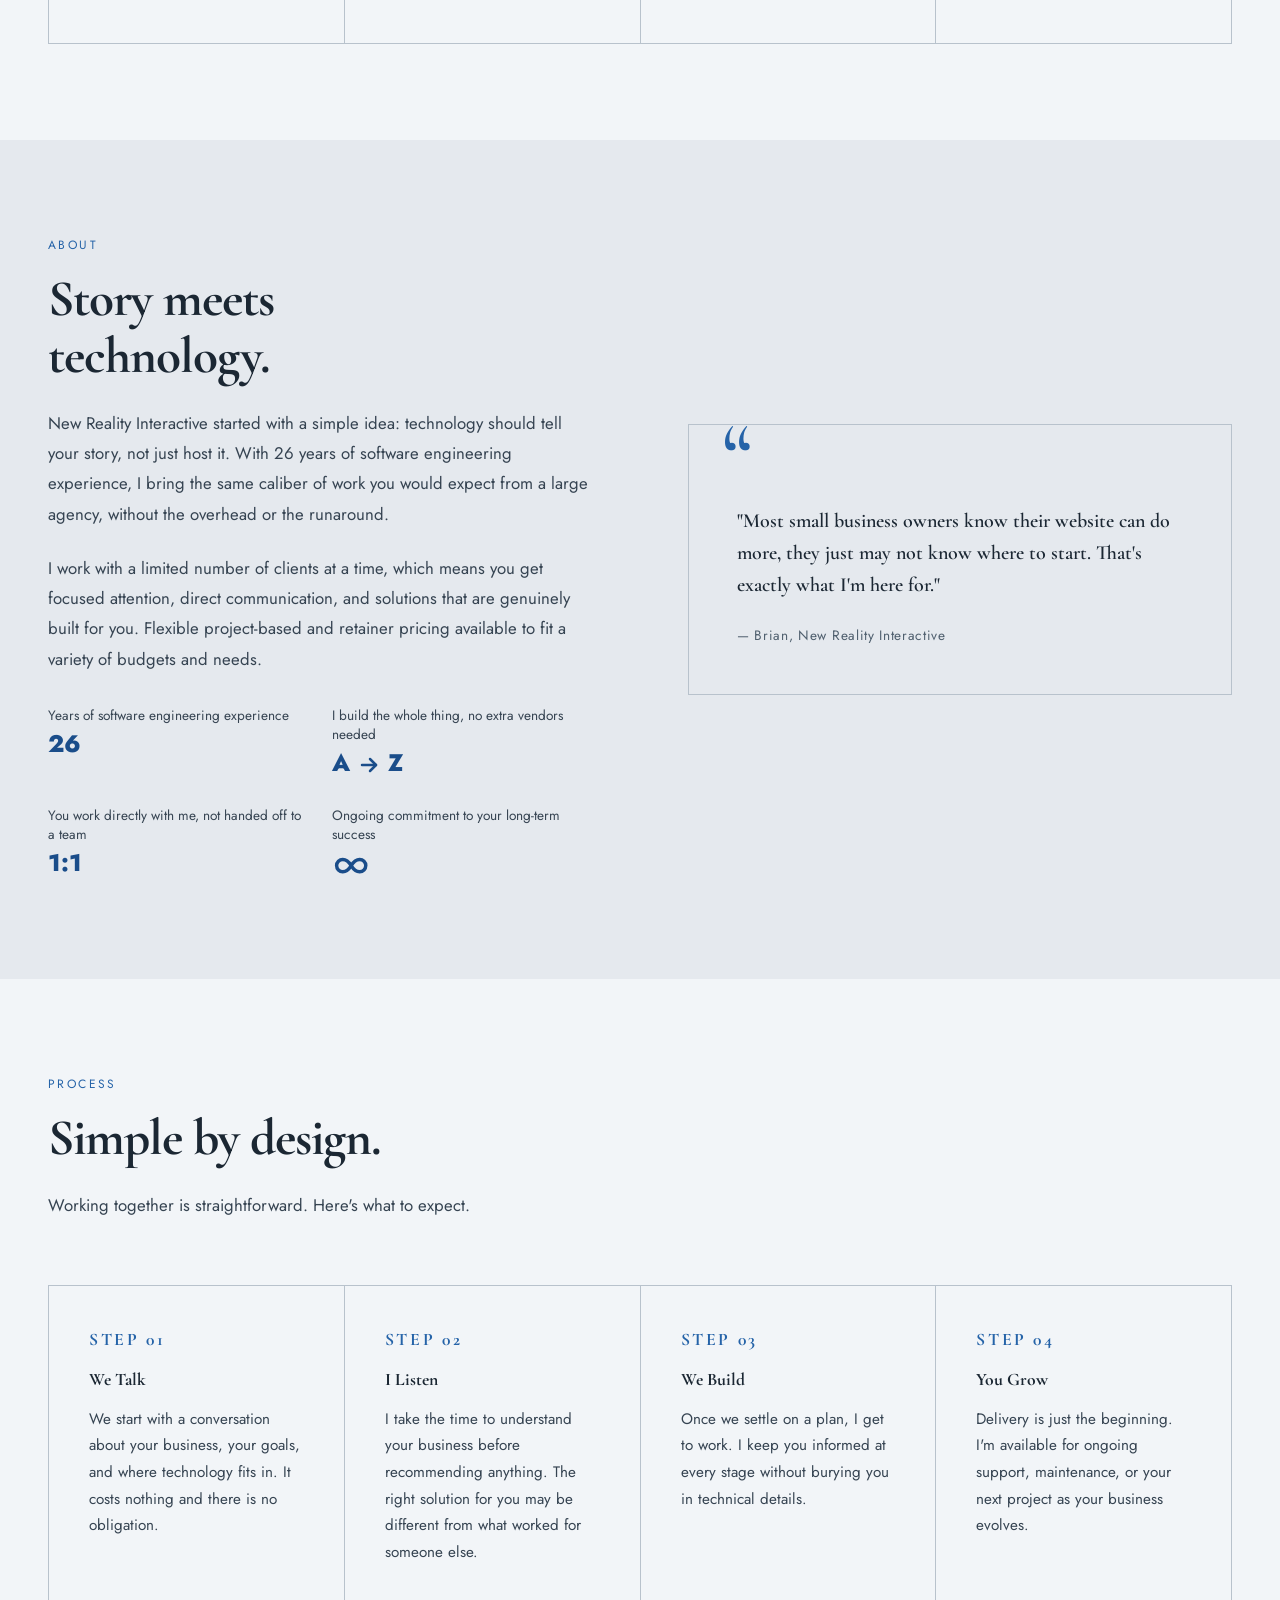
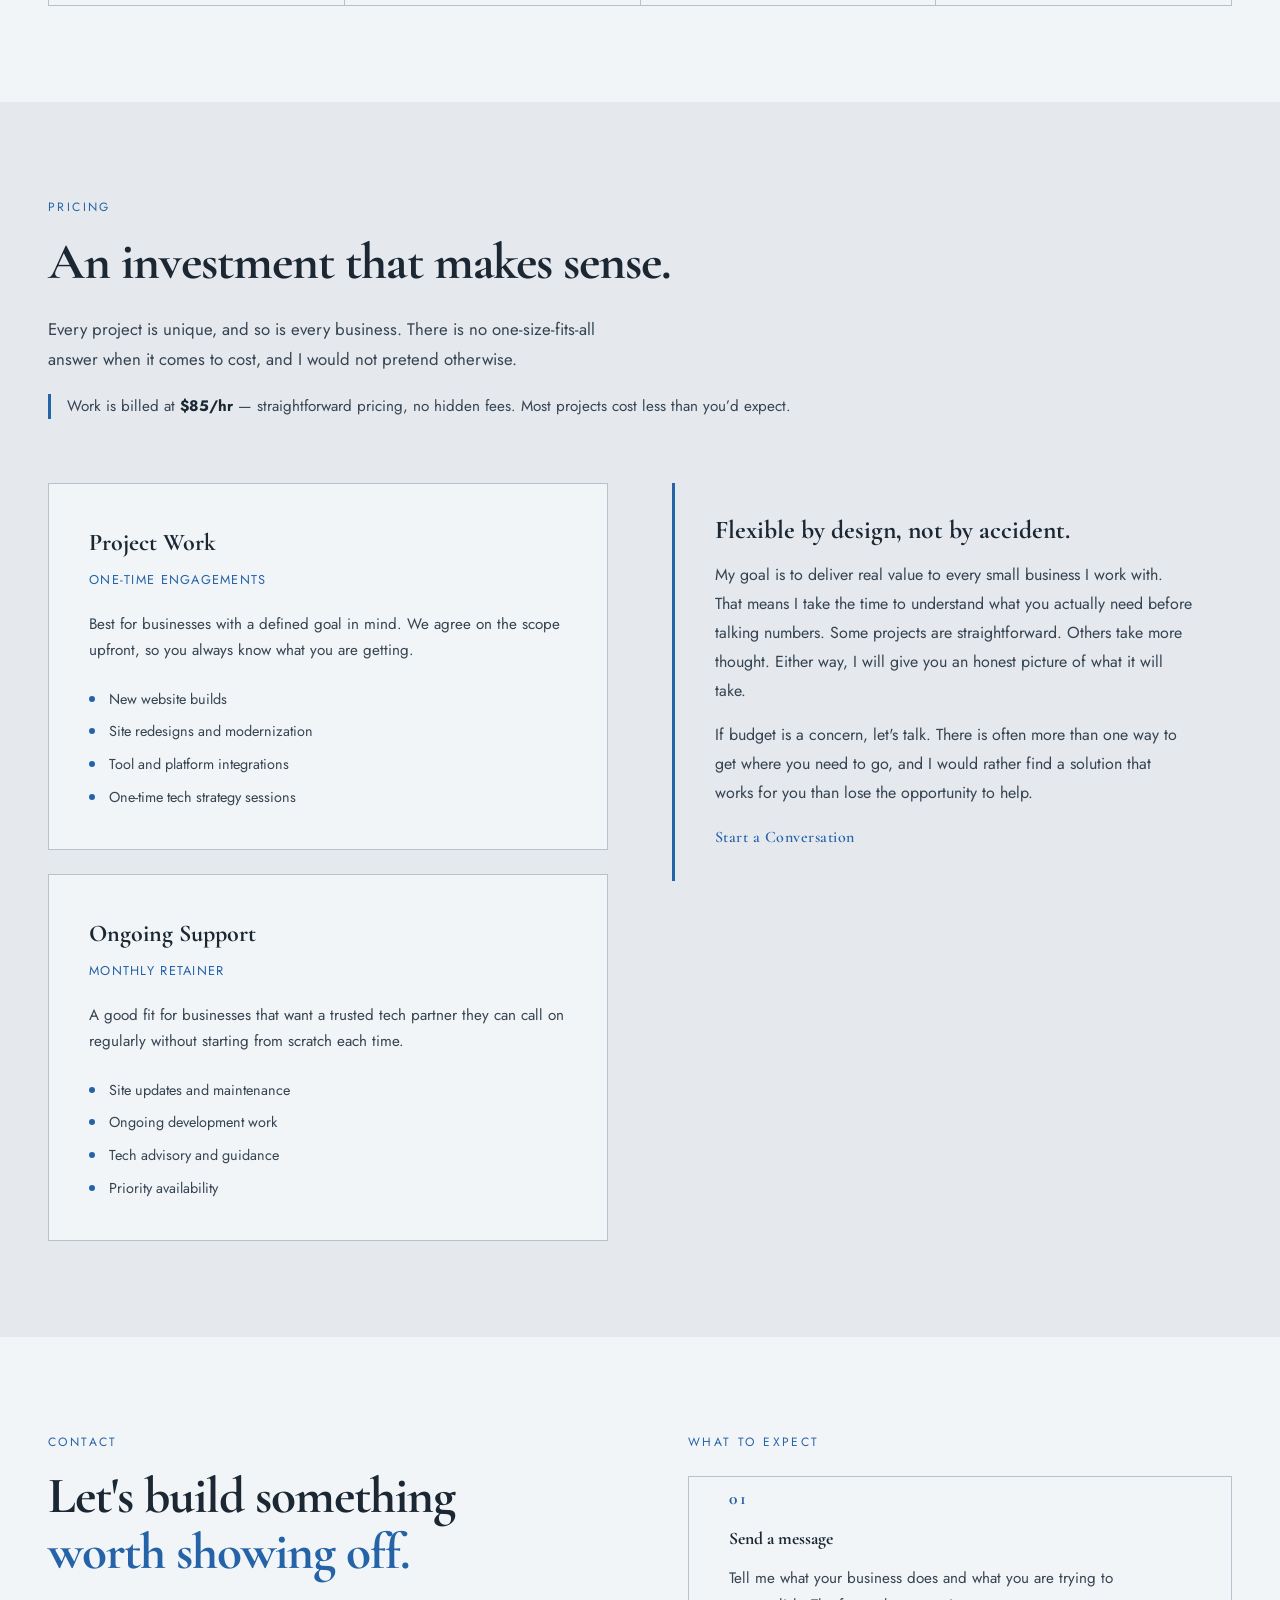
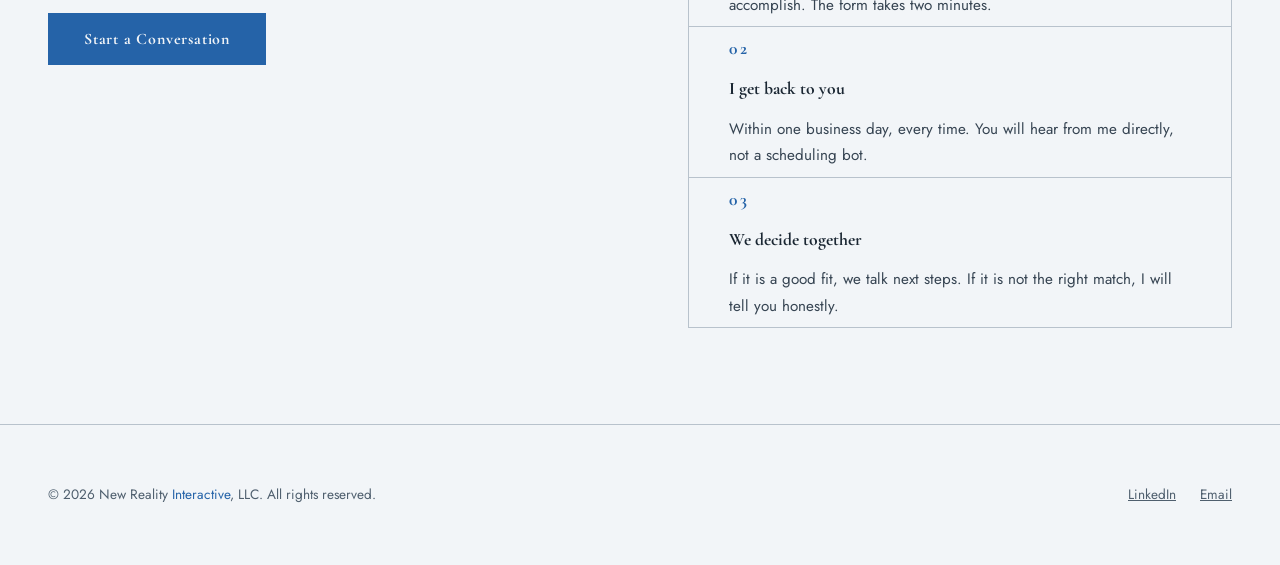
==== commit 413ba44a: "updated quote" ====
--- a/index.html
+++ b/index.html
@@ -235,10 +235,10 @@
             </div>
             <blockquote class="about-accent-block reveal">
                <p class="about-quote">
-                  <!-- REPLACE: Add a real client quote here. Something specific works best — a result they saw, what the working relationship was like, or how it felt to finally have a site that reflected their business. -->"Working
-                  with New Reality Interactive was the first time technology actually felt manageable. [Client name]
-                  made the whole process easy and delivered exactly what we needed."</p>
-               <footer class="about-attribution">&#8212; [Client Name], [Business Name]</footer>
+                  "Most small business owners know their website can do more, they just may not know where to
+                  start. That's exactly what I'm here for."
+                  </p>
+                  <footer class="about-attribution">&#8212; Brian, New Reality Interactive</footer>
             </blockquote>
          </div>
       </section>
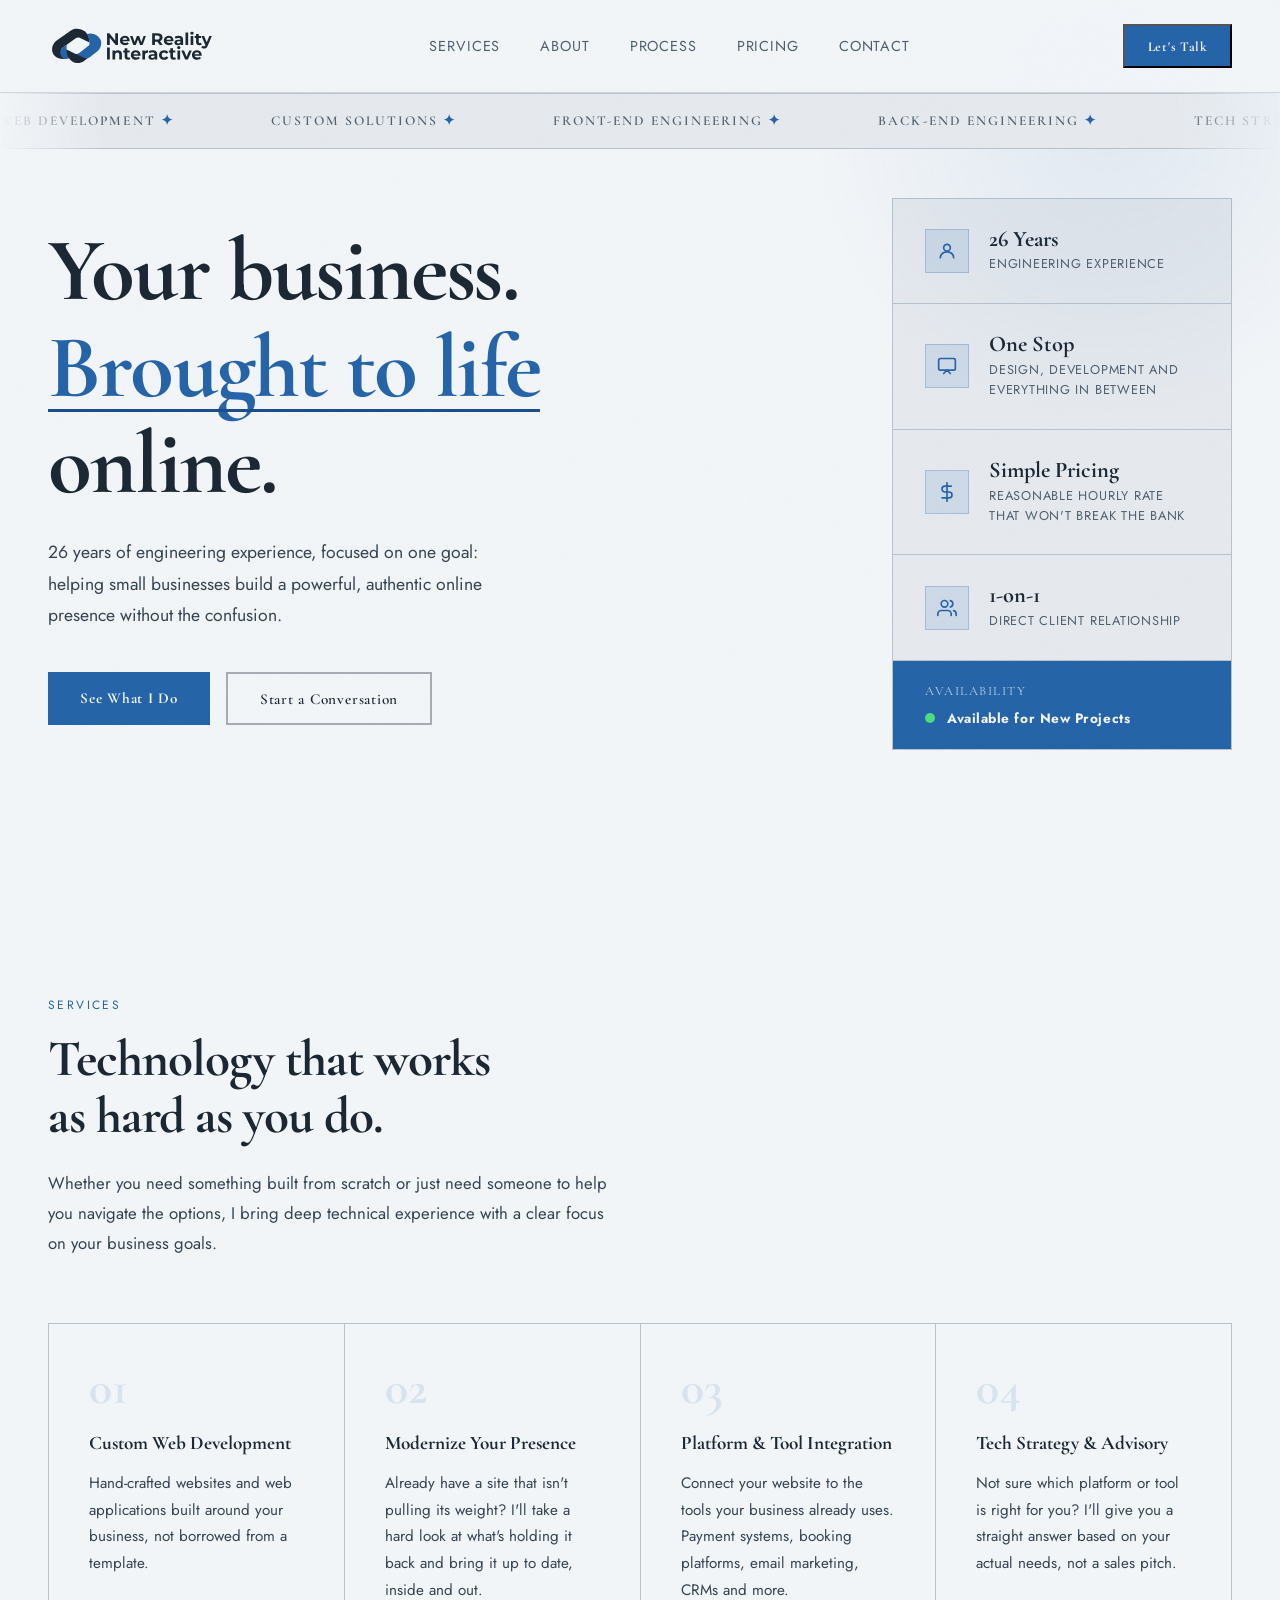
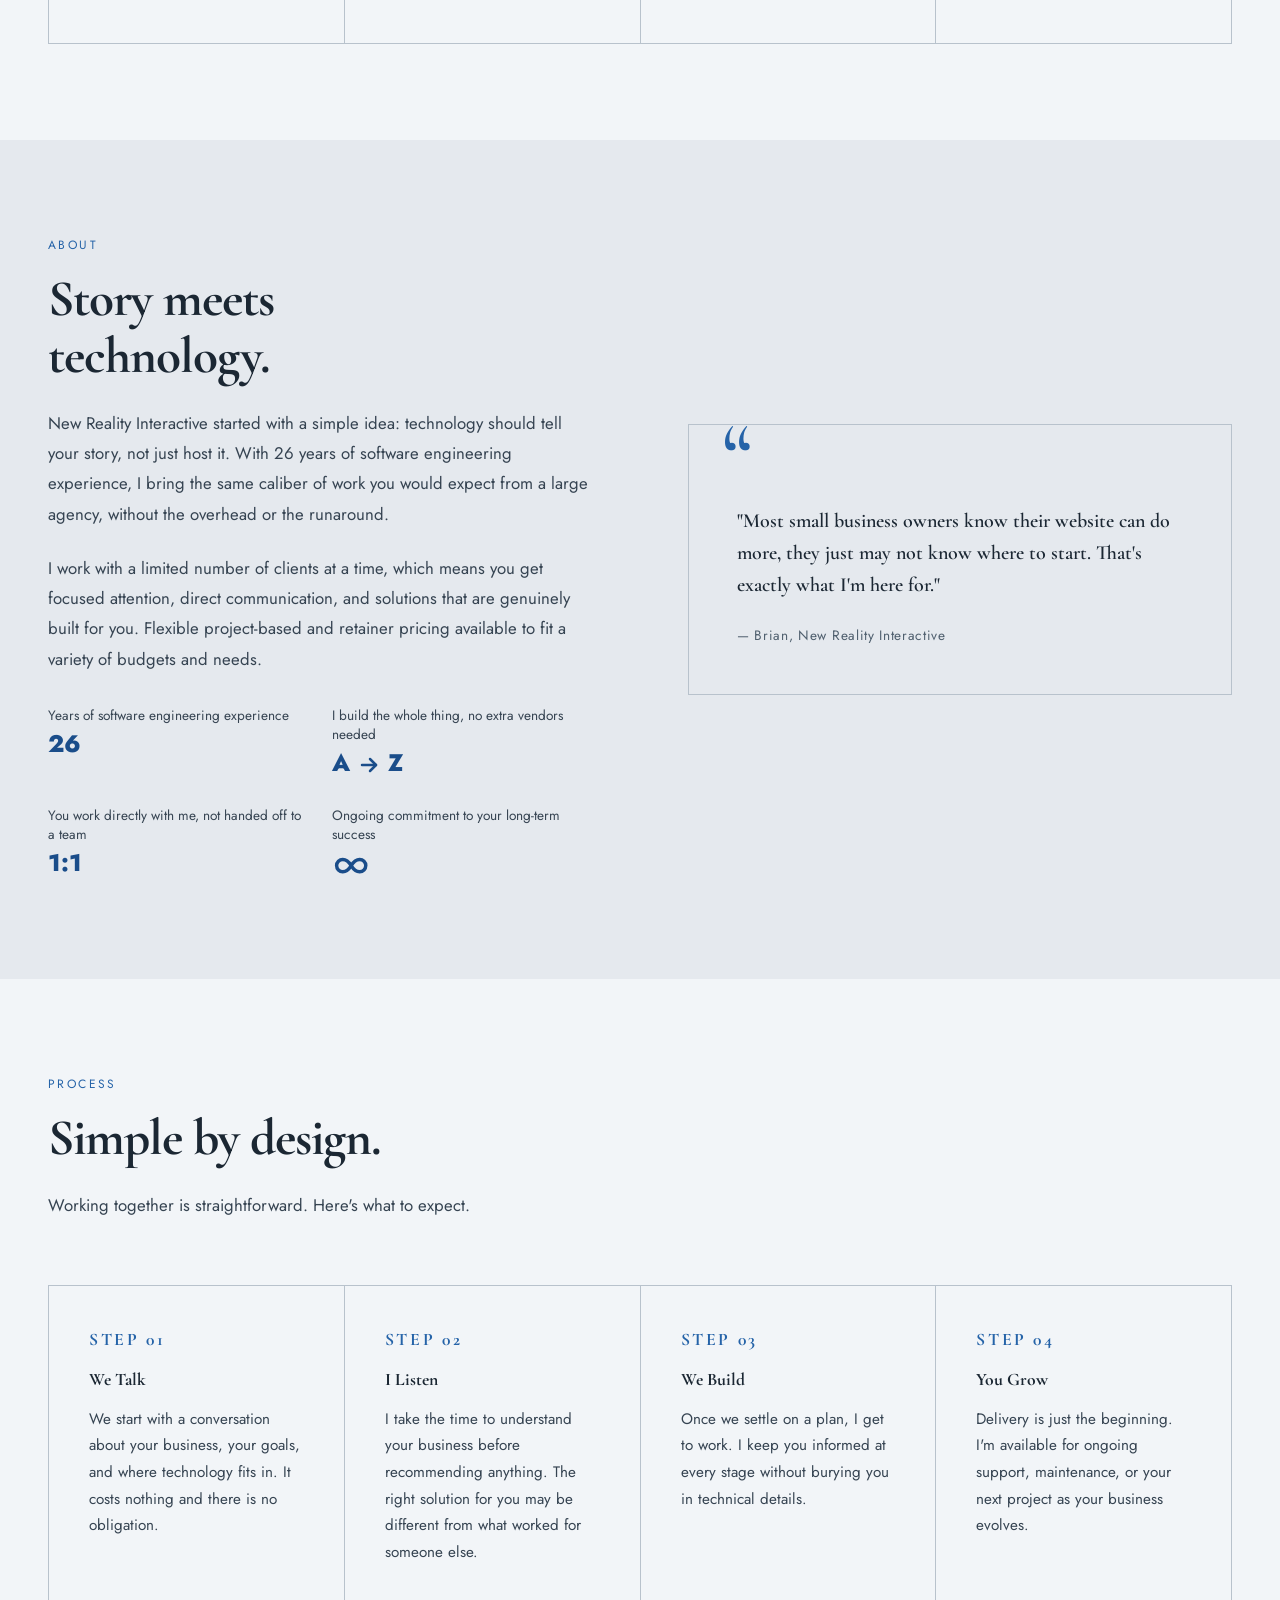
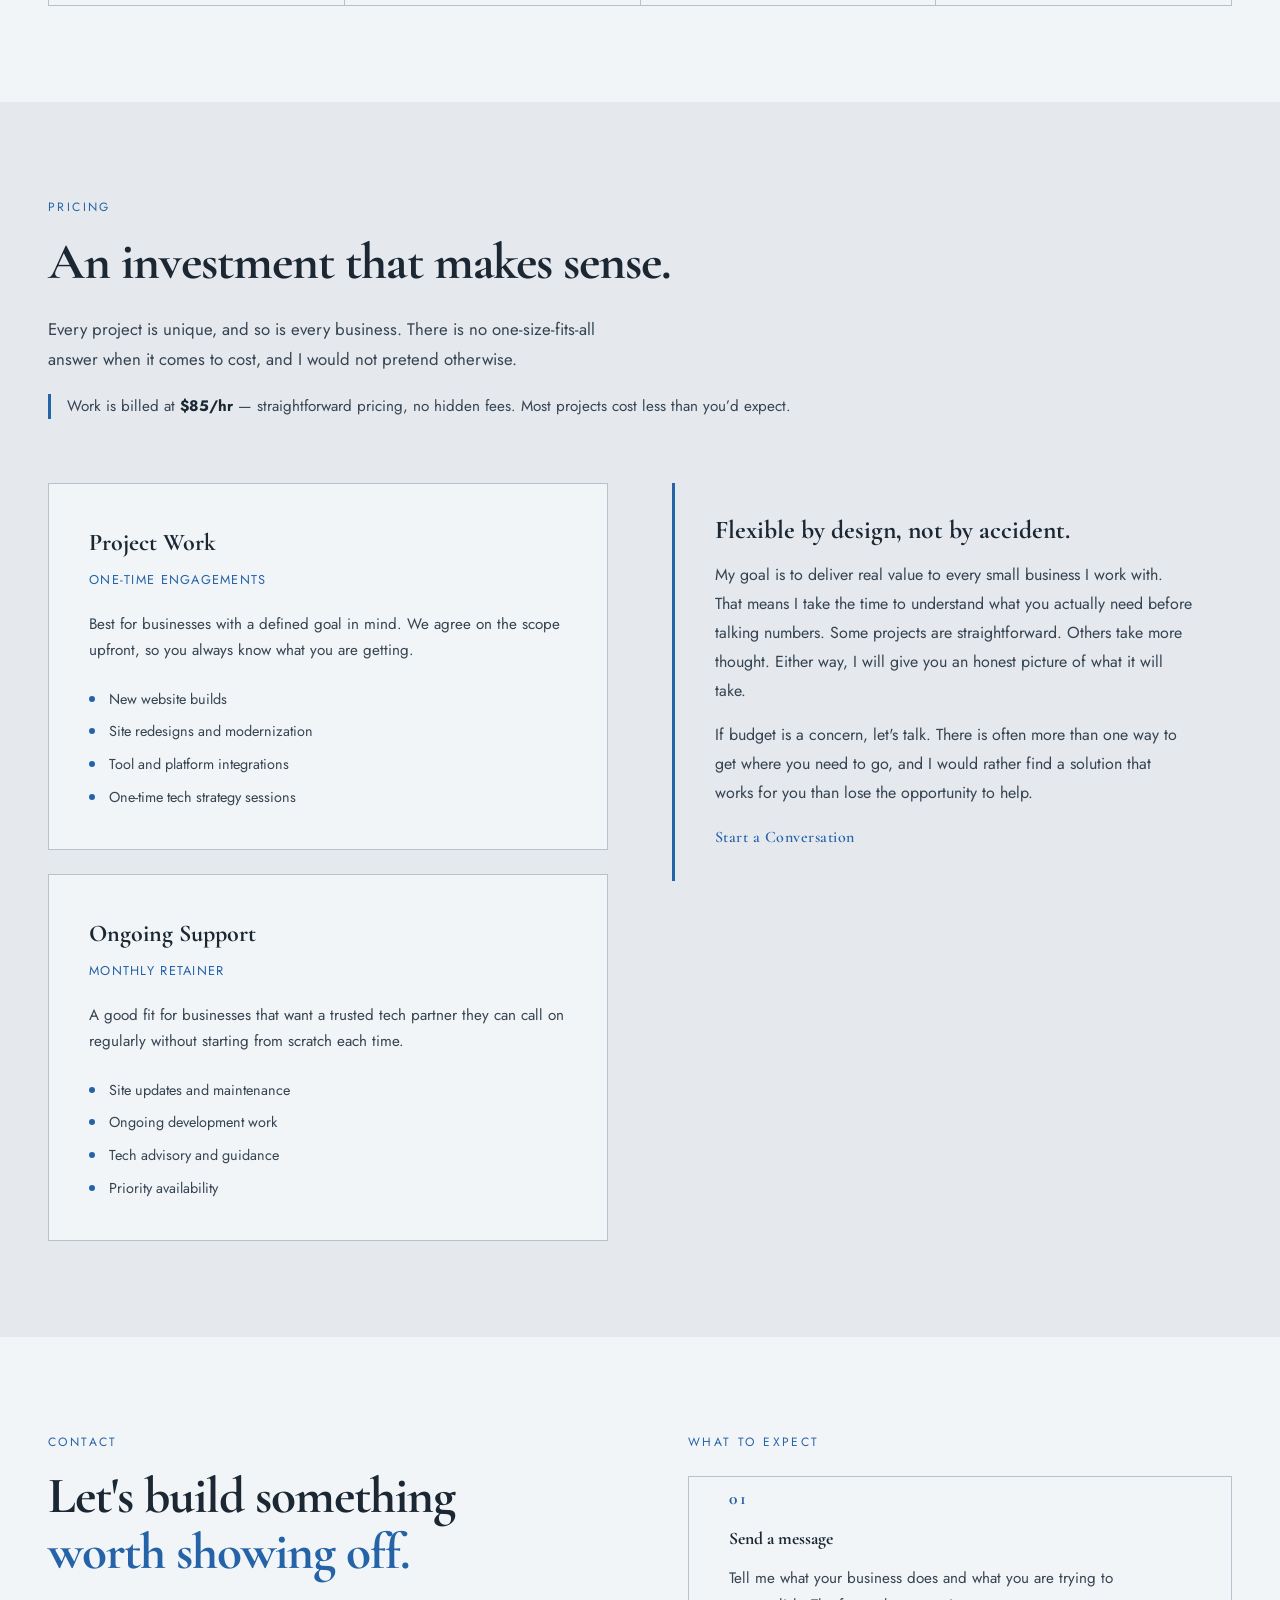
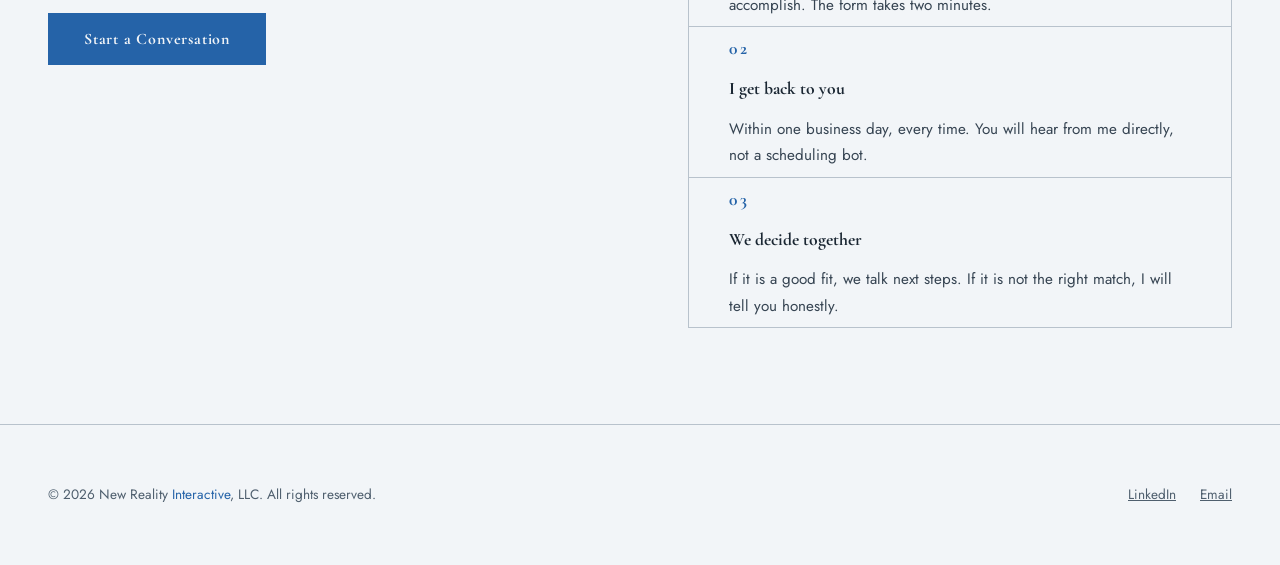
==== commit f9d20d51: "Use the logo and favicon on the company site - Header: the logo lockup replaces the text wordmark, 4" ====
--- a/index.html
+++ b/index.html
@@ -10,6 +10,8 @@
    <link
       href="https://fonts.googleapis.com/css2?family=Cormorant+Garamond:ital,wght@0,400;0,500;0,600;0,700;1,400;1,600&family=Jost:wght@300;400;500;600;700&display=swap"
       rel="stylesheet" />
+   <link rel="icon" href="assets/favicon.svg" type="image/svg+xml" />
+   <link rel="apple-touch-icon" href="assets/apple-touch-icon.png" />
    <link rel="stylesheet" href="css/styles.css" />
    <script src="js/main.js" defer></script>
 </head>
@@ -19,7 +21,7 @@
    <a href="#main-content" class="skip-link">Skip to main content</a>
 
    <nav id="main-nav" aria-label="Main navigation">
-      <a href="#" class="nav-logo" aria-label="New Reality Interactive — Home">New Reality <span>Interactive</span></a>
+      <a href="#" class="nav-logo" aria-label="New Reality Interactive — Home"><img src="assets/logo.svg" alt="" width="168" height="44" /></a>
       <ul class="nav-links" role="list">
          <li><a href="#services">Services</a></li>
          <li><a href="#about">About</a></li>
@@ -425,7 +427,7 @@
       <p class="footer-copy">&#169; 2026 New Reality <span class="brand-accent">Interactive</span>, LLC. All rights
          reserved.</p>
       <nav aria-label="Footer links" class="footer-links">
-         <a href="https://www.linkedin.com/in/YOUR-PROFILE-HERE" target="_blank" rel="noopener noreferrer"
+         <a href="https://www.linkedin.com/company/new-reality-interactive" target="_blank" rel="noopener noreferrer"
             aria-label="Visit New Reality Interactive on LinkedIn (opens in new tab)">LinkedIn</a>
          <a href="/cdn-cgi/l/email-protection#60030f0e14010314200e05171205010c091419090e1405120103140916054e030f0d"
             aria-label="Send an email to New Reality Interactive">Email</a>
--- a/css/styles.css
+++ b/css/styles.css
@@ -133,6 +133,13 @@
 
 #main-nav .nav-logo span {
    color: var(--accent);
+}
+
+/* The logo lockup (mark + wordmark). Its height stays inside the nav's fixed --nav-height. */
+#main-nav .nav-logo img {
+   display: block;
+   height: 44px;
+   width: auto;
 }
 
 #main-nav .nav-links {
@@ -1255,6 +1262,10 @@
       --nav-height: 84px;
    }
 
+   #main-nav .nav-logo img {
+      height: 40px;
+   }
+
    #main-nav {
       padding: 1.25rem 1.5rem;
    }
